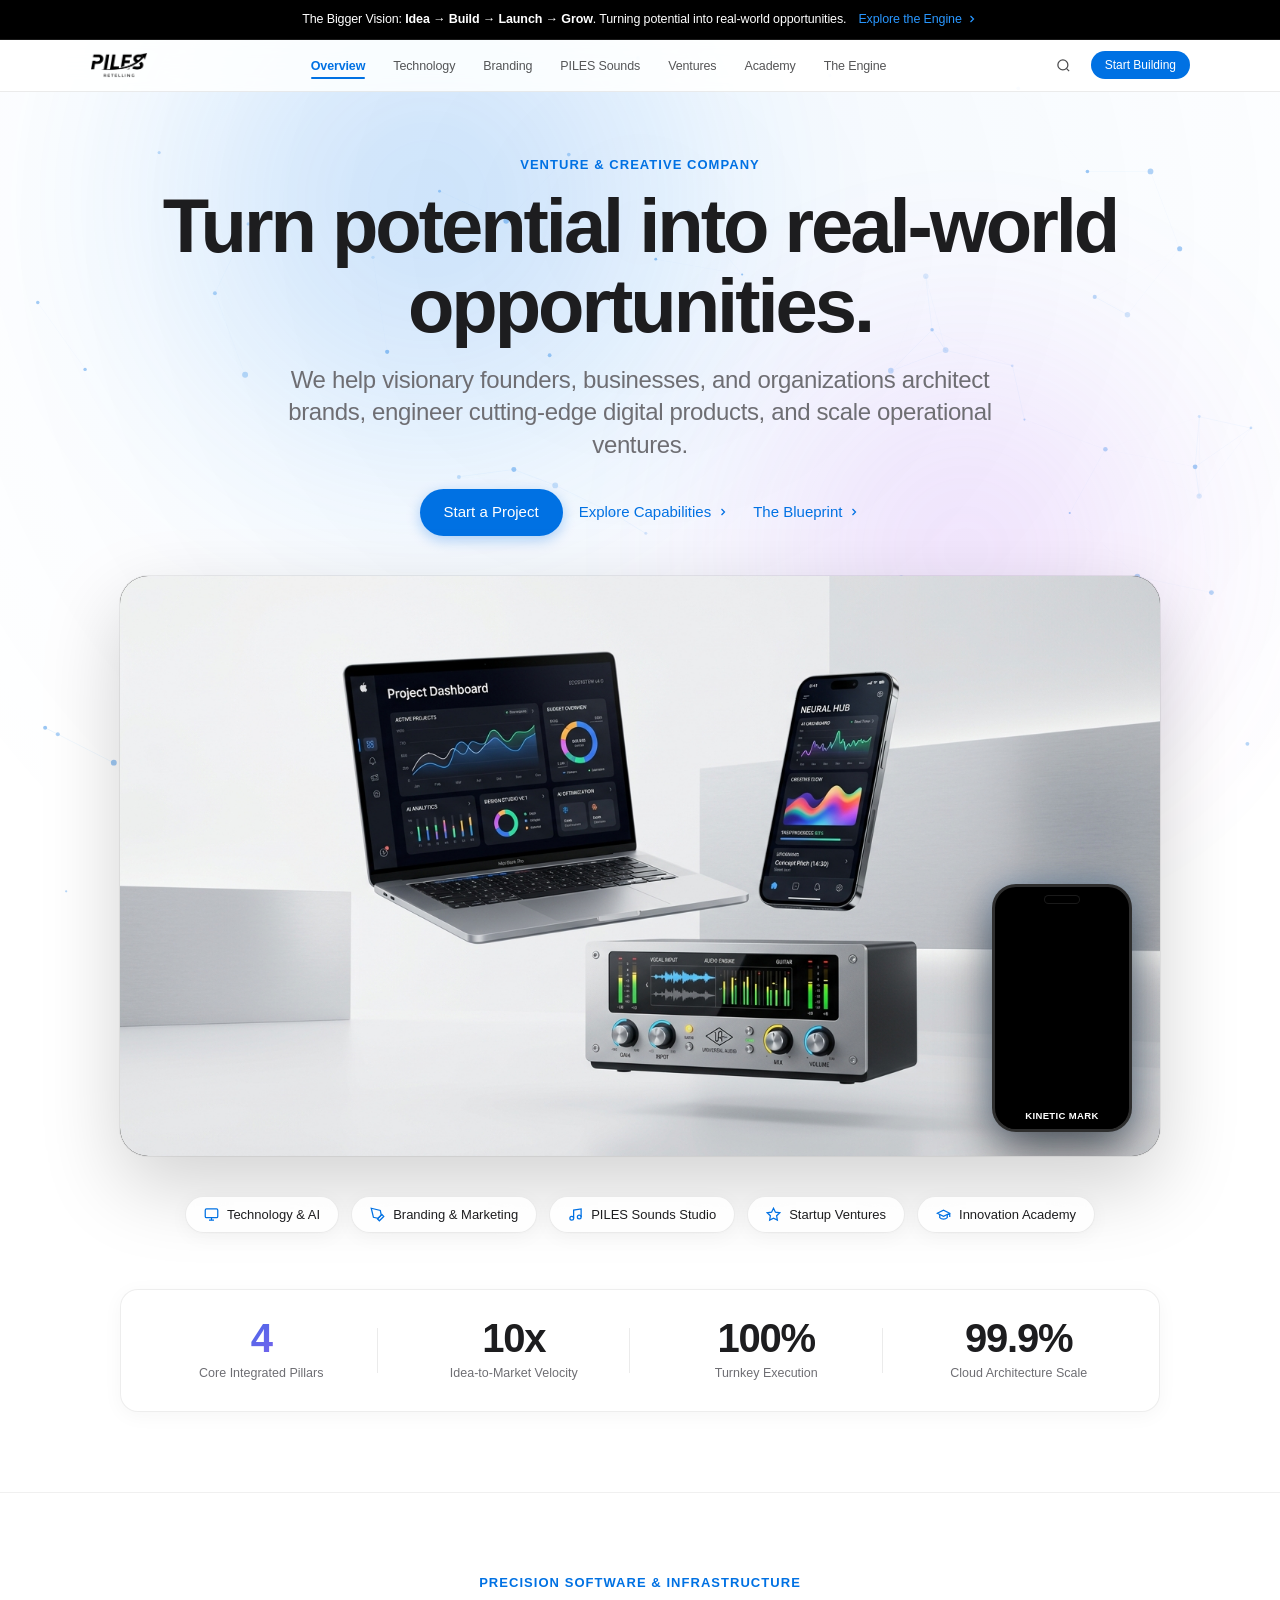
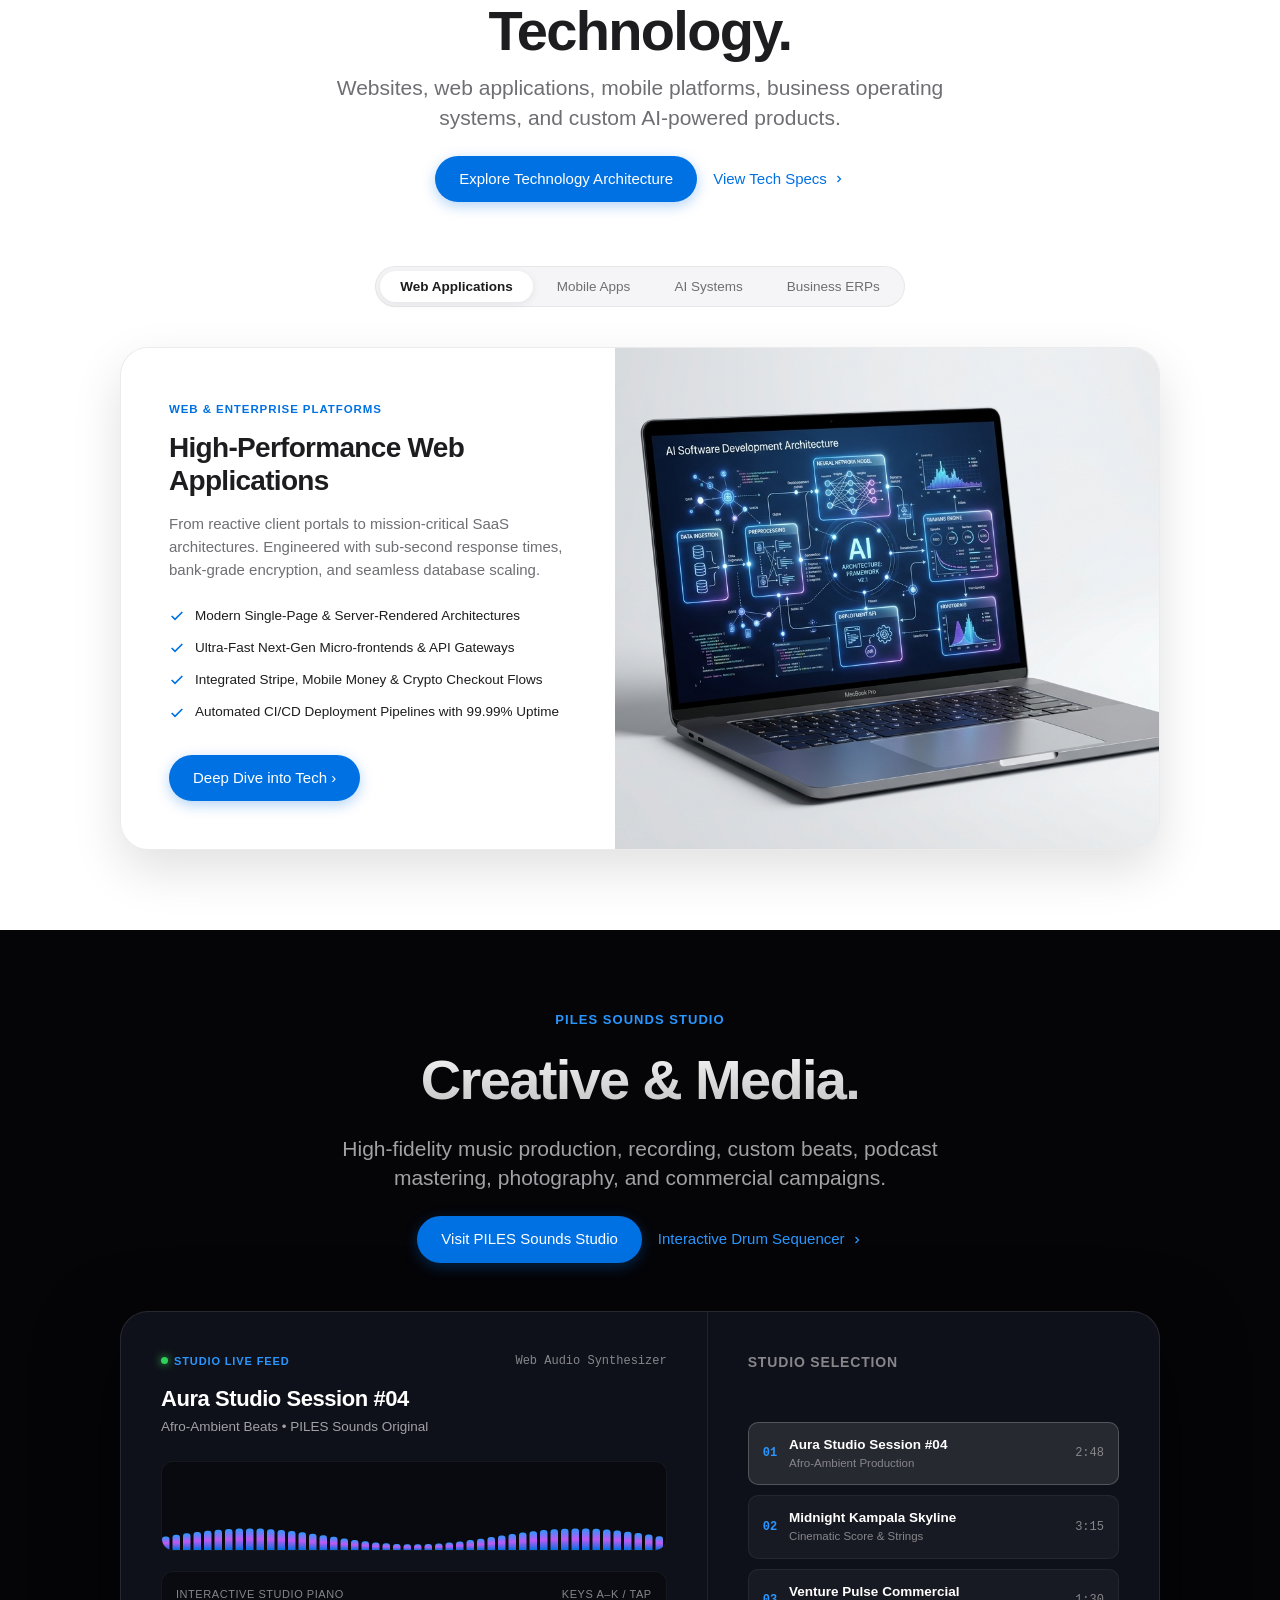
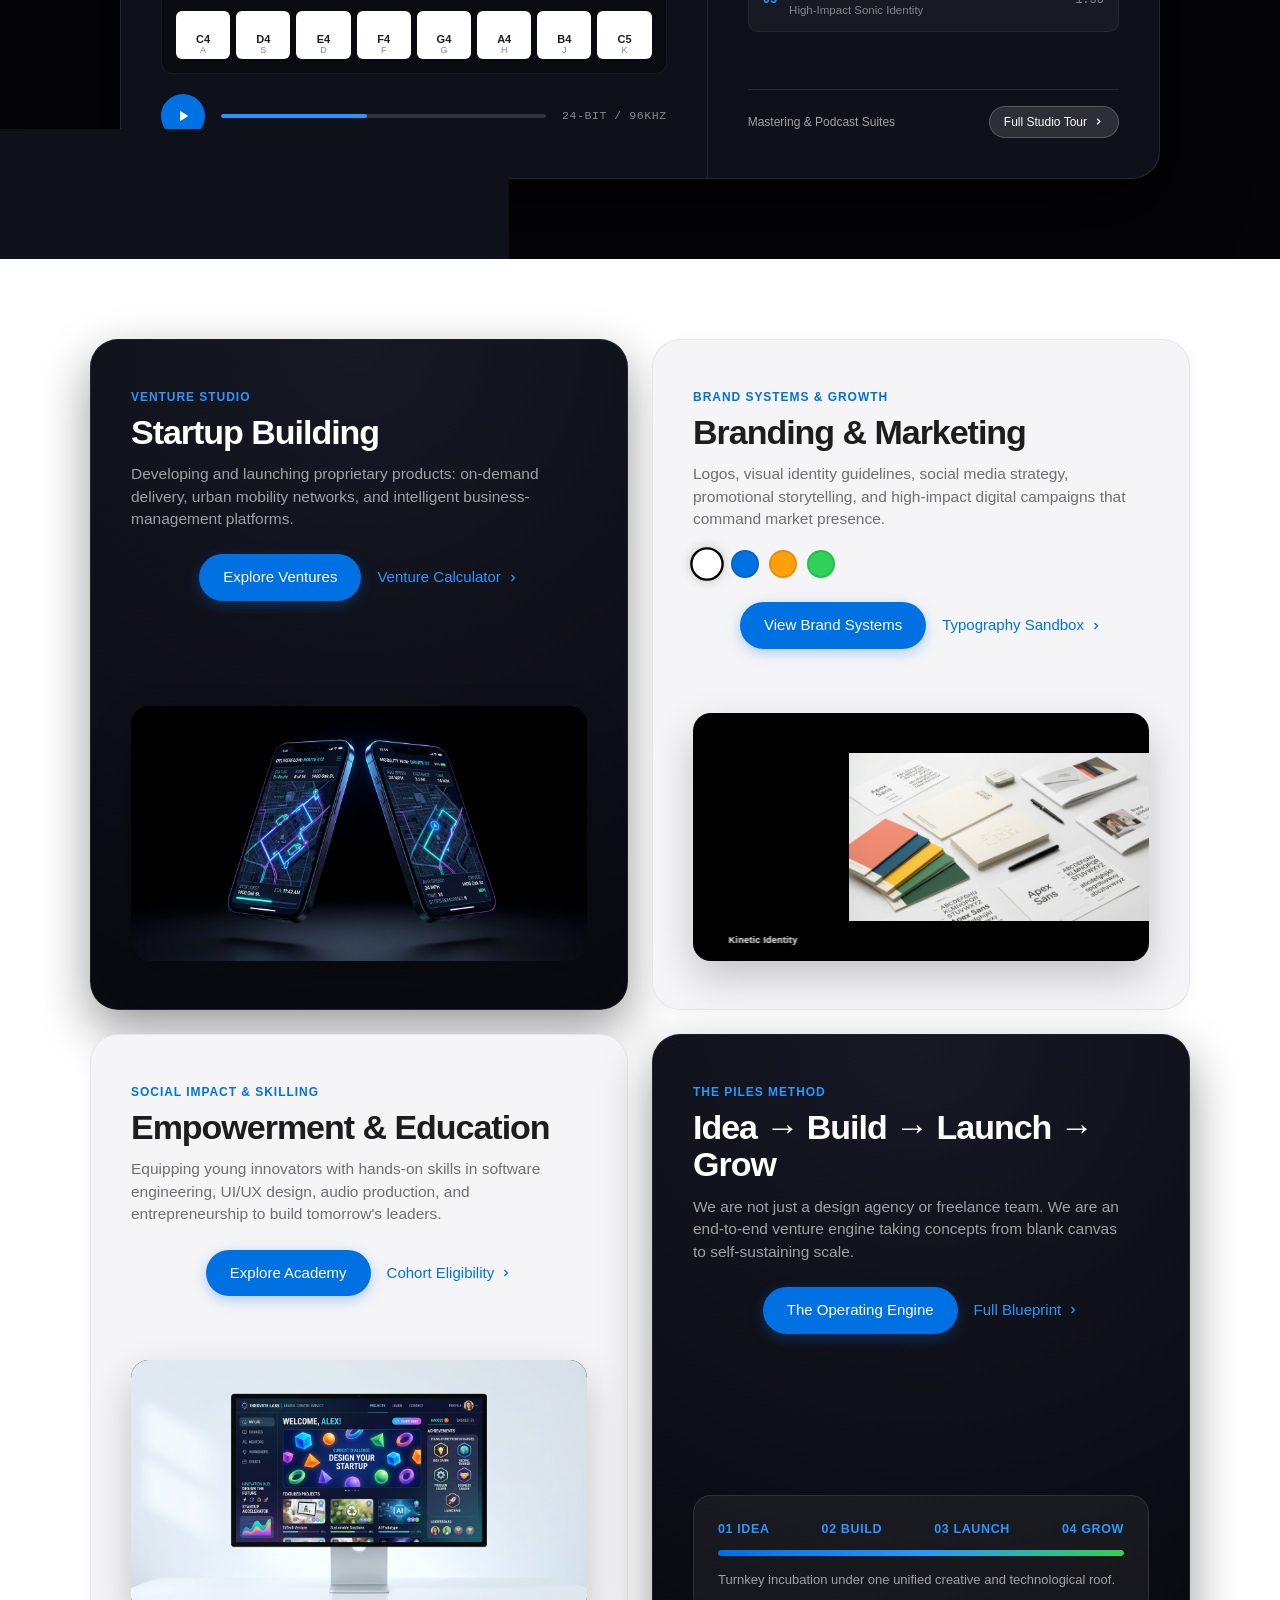
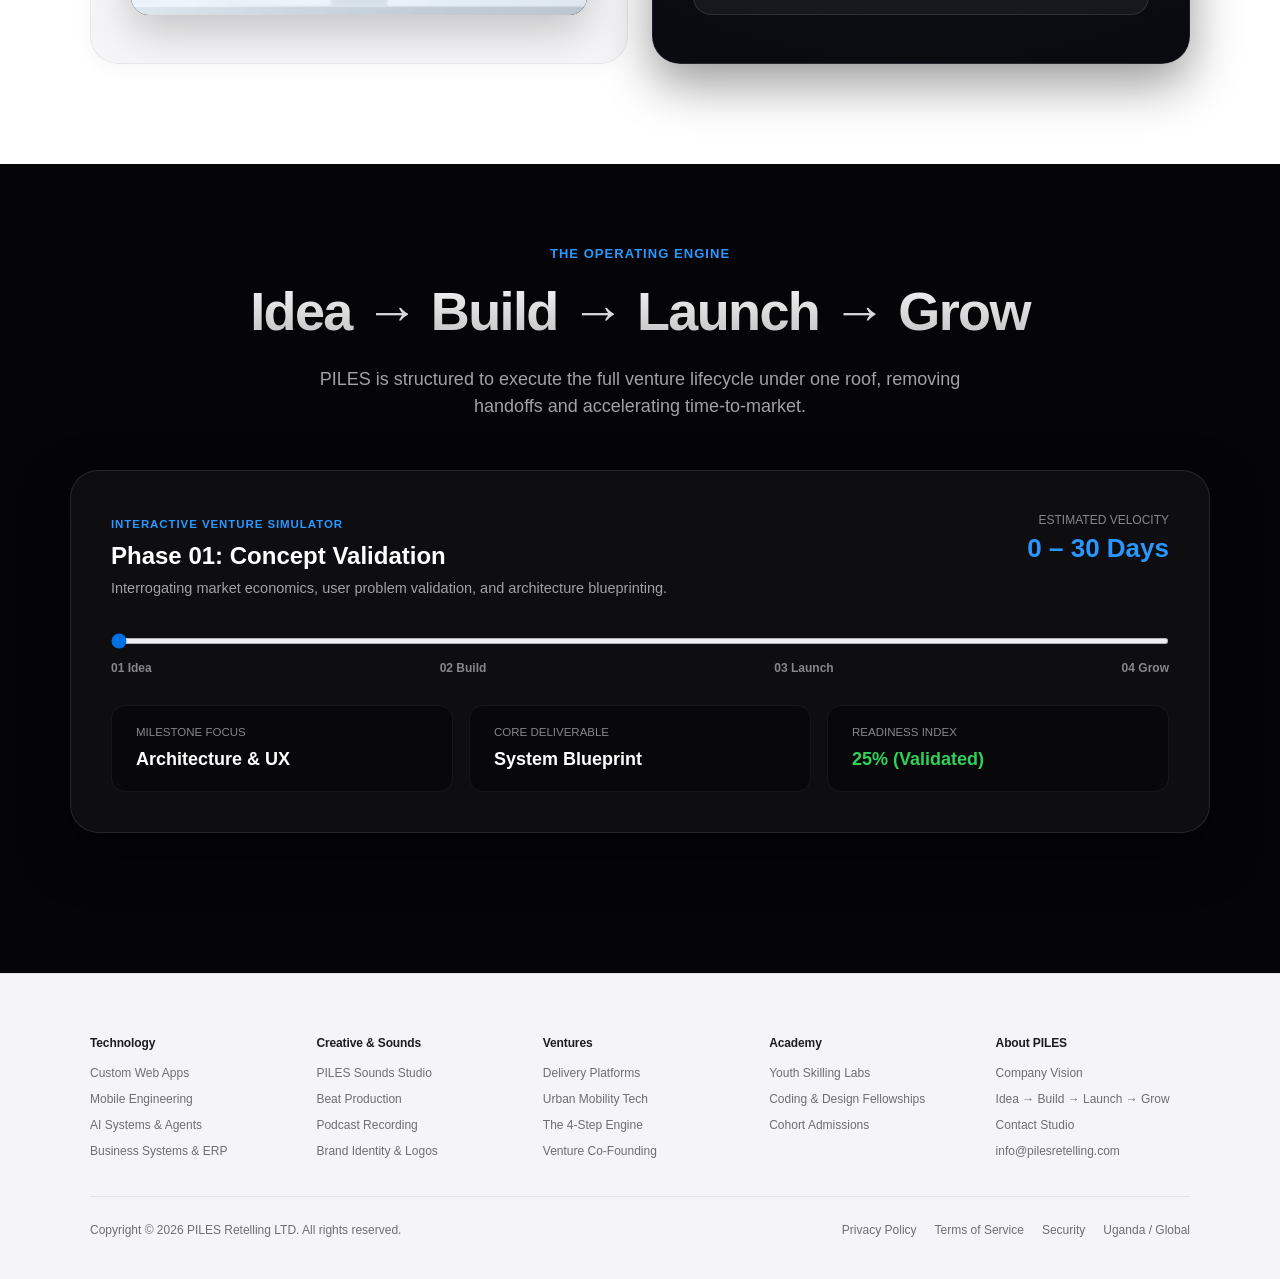
==== index.html @ 105d6b8f "first approved piles retelling website draft" ====
<!DOCTYPE html>
<html lang="en">
<head>
  <meta charset="UTF-8">
  <meta name="viewport" content="width=device-width, initial-scale=1.0">
  <meta http-equiv="X-UA-Compatible" content="ie=edge">
  
  <title>PILES Retelling LTD — Turn Potential Into Real-World Opportunities</title>
  <meta name="description" content="PILES Retelling is a technology and creative venture company. We engineer web and mobile apps, AI systems, brand identities, PILES Sounds media production, and startup platforms from Idea to Scale.">
  <meta name="keywords" content="PILES Retelling, Technology, Web Applications, Mobile Apps, AI Products, Branding, PILES Sounds, Music Production, Startup Studio, Empowerment, Kampala, Uganda">
  <meta name="theme-color" content="#ffffff">

  <!-- Open Graph / Social Sharing -->
  <meta property="og:type" content="website">
  <meta property="og:title" content="PILES Retelling LTD — Idea → Build → Launch → Grow">
  <meta property="og:description" content="Building brands, technology, and businesses that turn potential into real-world opportunities.">
  <meta property="og:image" content="assets/images/hero_ecosystem.jpg">
  
  <!-- Stylesheets -->
  <link rel="stylesheet" href="styles/main.css">
  <link rel="stylesheet" href="styles/pages.css">
  
  <!-- Favicon SVG -->
  <link rel="icon" type="image/svg+xml" href="data:image/svg+xml,<svg xmlns='http://www.w3.org/2000/svg' viewBox='0 0 100 100'><rect width='100' height='100' rx='22' fill='%23000000'/><path d='M30 25h24a18 18 0 010 36H30V25zm14 11v14h10a7 7 0 000-14H44z' fill='%230071e3'/><path d='M30 63h40v12H30V63z' fill='%23ffffff'/></svg>">
</head>
<body>

  <!-- Ambient Interactive Background Aura with Neural Constellation Canvas -->
  <div class="ambient-aura-bg" aria-hidden="true">
    <canvas id="heroParticleCanvas"></canvas>
    <div class="aura-orb aura-orb-1" id="auraOrb1"></div>
    <div class="aura-orb aura-orb-2" id="auraOrb2"></div>
  </div>

  <!-- Top Announcement Ribbon -->
  <div class="top-ribbon" id="topRibbon">
    <span>The Bigger Vision: <strong>Idea → Build → Launch → Grow</strong>. Turning potential into real-world opportunities.</span>
    <a href="engine.html">Explore the Engine <svg width="12" height="12" viewBox="0 0 24 24" fill="none" stroke="currentColor" stroke-width="2.5"><path d="M9 18l6-6-6-6"/></svg></a>
  </div>

  <!-- Global Frosted Glass Navigation (Apple Pro Style) -->
  <header class="global-nav-container">
    <nav class="nav-inner" aria-label="Global Navigation">
      <a href="index.html" class="brand-mark" aria-label="PILES Retelling Home">
        <img src="assets/images/logo.png" alt="PILES Retelling" class="brand-logo-img">
      </a>

      <ul class="nav-menu" id="navMenu">
        <li><a href="index.html" class="nav-link nav-active">Overview</a></li>
        <li><a href="technology.html" class="nav-link">Technology</a></li>
        <li><a href="branding.html" class="nav-link">Branding</a></li>
        <li><a href="sounds.html" class="nav-link">PILES Sounds</a></li>
        <li><a href="ventures.html" class="nav-link">Ventures</a></li>
        <li><a href="academy.html" class="nav-link">Academy</a></li>
        <li><a href="engine.html" class="nav-link">The Engine</a></li>
      </ul>

      <div class="nav-actions">
        <button class="nav-icon-btn" id="searchBtn" data-open-modal="modalSearch" aria-label="Search directory">
          <svg width="15" height="15" viewBox="0 0 24 24" fill="none" stroke="currentColor" stroke-width="2"><circle cx="11" cy="11" r="8"/><line x1="21" y1="21" x2="16.65" y2="16.65"/></svg>
        </button>
        <a href="contact.html" class="nav-cta-pill">Start Building</a>
        <button class="menu-toggle" aria-label="Toggle navigation menu" aria-expanded="false">
          <svg width="20" height="20" viewBox="0 0 24 24" fill="none" stroke="currentColor" stroke-width="2"><path d="M4 6h16M4 12h16M4 18h16"/></svg>
        </button>
      </div>
    </nav>
  </header>

  <main id="mainContent">

    <!-- ==========================================================================
         HERO 1: MAIN FLAGSHIP SHOWCASE (iPhone Style Full Width)
         ========================================================================== -->
    <section class="hero-showcase" id="overview">
      <div class="hero-inner">
        <div class="kicker-tag">Venture & Creative Company</div>
        <h1 class="hero-headline-massive">Turn potential into real-world opportunities.</h1>
        <p class="hero-subhead">We help visionary founders, businesses, and organizations architect brands, engineer cutting-edge digital products, and scale operational ventures.</p>
        
        <div class="apple-btn-group">
          <a href="contact.html" class="btn-apple-primary">Start a Project</a>
          <a href="technology.html" class="link-apple-arrow">Explore Capabilities <svg width="12" height="12" viewBox="0 0 24 24" fill="none" stroke="currentColor" stroke-width="2.5"><path d="M9 18l6-6-6-6"/></svg></a>
          <a href="engine.html" class="link-apple-arrow" style="margin-left: 8px;">The Blueprint <svg width="12" height="12" viewBox="0 0 24 24" fill="none" stroke="currentColor" stroke-width="2.5"><path d="M9 18l6-6-6-6"/></svg></a>
        </div>

        <div class="hero-visual-wrapper" id="heroVisualWrapper">
          <img src="assets/images/hero_ecosystem.jpg" alt="PILES Retelling Digital Ecosystem across Web, Mobile and Audio Production" class="hero-image-styled" loading="eager">
          
          <!-- Floating Apple-Style Brand Motion Device Display -->
          <div class="hero-floating-motion-device" title="PILES Retelling Kinetic Identity">
            <div class="hero-motion-dynamic-island"></div>
            <video class="hero-motion-video" autoplay loop muted playsinline preload="auto">
              <source src="assets/images/logo_animation.mp4" type="video/mp4">
              <source src="assets/images/logo%20animation.mp4" type="video/mp4">
            </video>
            <div class="hero-motion-caption">Kinetic Mark</div>
          </div>
        </div>

        <!-- Capability Navigation Pills linking to dedicated pages -->
        <div class="floating-pills-bar">
          <a href="technology.html" class="micro-capability-pill">
            <svg viewBox="0 0 24 24" fill="none" stroke="currentColor" stroke-width="2"><rect x="2" y="3" width="20" height="14" rx="2"/><line x1="8" y1="21" x2="16" y2="21"/><line x1="12" y1="17" x2="12" y2="21"/></svg>
            <span>Technology & AI</span>
          </a>
          <a href="branding.html" class="micro-capability-pill">
            <svg viewBox="0 0 24 24" fill="none" stroke="currentColor" stroke-width="2"><path d="M12 19l7-7 3 3-7 7-3-3z"/><path d="M18 13l-1.5-7.5L2 2l3.5 14.5L13 18l5-5z"/></svg>
            <span>Branding & Marketing</span>
          </a>
          <a href="sounds.html" class="micro-capability-pill">
            <svg viewBox="0 0 24 24" fill="none" stroke="currentColor" stroke-width="2"><path d="M9 18V5l12-2v13"/><circle cx="6" cy="18" r="3"/><circle cx="18" cy="16" r="3"/></svg>
            <span>PILES Sounds Studio</span>
          </a>
          <a href="ventures.html" class="micro-capability-pill">
            <svg viewBox="0 0 24 24" fill="none" stroke="currentColor" stroke-width="2"><polygon points="12 2 15.09 8.26 22 9.27 17 14.14 18.18 21.02 12 17.77 5.82 21.02 7 14.14 2 9.27 8.91 8.26 12 2"/></svg>
            <span>Startup Ventures</span>
          </a>
          <a href="academy.html" class="micro-capability-pill">
            <svg viewBox="0 0 24 24" fill="none" stroke="currentColor" stroke-width="2"><path d="M22 10v6M2 10l10-5 10 5-10 5z"/><path d="M6 12v5c3 3 9 3 12 0v-5"/></svg>
            <span>Innovation Academy</span>
          </a>
        </div>

        <!-- Dynamic Live Keynote Metrics Strip -->
        <div class="keynote-stats-strip">
          <div class="stat-item">
            <span class="stat-number stat-number-gradient" data-counter="4">4</span>
            <div class="stat-label">Core Integrated Pillars</div>
          </div>
          <div class="stat-item">
            <span class="stat-number" data-counter="10" data-suffix="x">10x</span>
            <div class="stat-label">Idea-to-Market Velocity</div>
          </div>
          <div class="stat-item">
            <span class="stat-number" data-counter="100" data-suffix="%">100%</span>
            <div class="stat-label">Turnkey Execution</div>
          </div>
          <div class="stat-item">
            <span class="stat-number" data-counter="99.9" data-suffix="%">99.9%</span>
            <div class="stat-label">Cloud Architecture Scale</div>
          </div>
        </div>

      </div>
    </section>

    <!-- ==========================================================================
         HERO 2: TECHNOLOGY SHOWCASE (MacBook Neo Style)
         ========================================================================== -->
    <section class="tech-showcase-section" id="technology">
      <div class="hero-inner">
        <p class="kicker-label">Precision Software & Infrastructure</p>
        <h2 class="tech-headline">Technology.</h2>
        <p class="tech-subhead">Websites, web applications, mobile platforms, business operating systems, and custom AI-powered products.</p>

        <div class="apple-btn-group">
          <a href="technology.html" class="btn-apple-primary">Explore Technology Architecture</a>
          <a href="technology.html#benchmarks" class="link-apple-arrow">View Tech Specs <svg width="12" height="12" viewBox="0 0 24 24" fill="none" stroke="currentColor" stroke-width="2.5"><path d="M9 18l6-6-6-6"/></svg></a>
        </div>

        <!-- Interactive Spec Switcher (Segmented Controls) -->
        <div class="tech-interactive-tabs" role="tablist">
          <button class="tab-btn active" data-tech="web" role="tab" aria-selected="true">Web Applications</button>
          <button class="tab-btn" data-tech="mobile" role="tab" aria-selected="false">Mobile Apps</button>
          <button class="tab-btn" data-tech="ai" role="tab" aria-selected="false">AI Systems</button>
          <button class="tab-btn" data-tech="systems" role="tab" aria-selected="false">Business ERPs</button>
        </div>

        <!-- Dynamic Tech Showcase Card -->
        <div class="tech-tab-content-panel interactive-tilt-card">
          <div class="tech-panel-grid">
            <div class="tech-panel-info">
              <span class="tech-panel-badge" id="techPanelBadge">Web & Enterprise Platforms</span>
              <h3 class="tech-panel-title" id="techPanelTitle">High-Performance Web Applications</h3>
              <p class="tech-panel-desc" id="techPanelDesc">From reactive client portals to mission-critical SaaS architectures. Engineered with sub-second response times, bank-grade encryption, and seamless database scaling.</p>
              
              <ul class="tech-feature-checklist" id="techFeatureList">
                <li>
                  <svg class="check-icon-svg" viewBox="0 0 24 24" fill="none" stroke="currentColor" stroke-width="2.5"><path d="M20 6L9 17l-5-5"/></svg>
                  <span>Modern Single-Page & Server-Rendered Architectures</span>
                </li>
                <li>
                  <svg class="check-icon-svg" viewBox="0 0 24 24" fill="none" stroke="currentColor" stroke-width="2.5"><path d="M20 6L9 17l-5-5"/></svg>
                  <span>Ultra-Fast Next-Gen Micro-frontends & API Gateways</span>
                </li>
                <li>
                  <svg class="check-icon-svg" viewBox="0 0 24 24" fill="none" stroke="currentColor" stroke-width="2.5"><path d="M20 6L9 17l-5-5"/></svg>
                  <span>Integrated Stripe, Mobile Money & Crypto Checkout Flows</span>
                </li>
                <li>
                  <svg class="check-icon-svg" viewBox="0 0 24 24" fill="none" stroke="currentColor" stroke-width="2.5"><path d="M20 6L9 17l-5-5"/></svg>
                  <span>Automated CI/CD Deployment Pipelines with 99.99% Uptime</span>
                </li>
              </ul>

              <a href="technology.html" class="btn-apple-primary">Deep Dive into Tech ›</a>
            </div>
            <div class="tech-panel-media">
              <img src="assets/images/technology_showcase.jpg" alt="AI Software Architecture and Web Dashboard by PILES" loading="lazy">
            </div>
          </div>
        </div>
      </div>
    </section>

    <!-- ==========================================================================
         HERO 3: PILES SOUNDS & CREATIVE (Interactive Synth & Audio Deck)
         ========================================================================== -->
    <section class="sounds-showcase-section" id="sounds">
      <div class="hero-inner">
        <p class="sounds-kicker">PILES Sounds Studio</p>
        <h2 class="sounds-headline">Creative & Media.</h2>
        <p class="sounds-subhead">High-fidelity music production, recording, custom beats, podcast mastering, photography, and commercial campaigns.</p>

        <div class="apple-btn-group">
          <a href="sounds.html" class="btn-apple-primary">Visit PILES Sounds Studio</a>
          <a href="sounds.html#sequencer" class="link-apple-arrow link-apple-arrow-light">Interactive Drum Sequencer <svg width="12" height="12" viewBox="0 0 24 24" fill="none" stroke="currentColor" stroke-width="2.5"><path d="M9 18l6-6-6-6"/></svg></a>
        </div>

        <!-- Live Interactive Audio Player Deck with Playable Mini Synth -->
        <div class="sound-player-deck interactive-tilt-card">
          <div class="sound-visualizer-container">
            <div>
              <div class="now-playing-header">
                <span class="studio-live-badge"><span class="live-dot"></span> Studio Live Feed</span>
                <span style="font-size: 12px; color: #86868b; font-family: monospace;">Web Audio Synthesizer</span>
              </div>
              <h3 class="track-meta-title" id="activeTrackTitle">Aura Studio Session #04</h3>
              <p class="track-meta-desc" id="activeTrackDesc">Afro-Ambient Beats • PILES Sounds Original</p>
            </div>

            <!-- Canvas Frequency Waveform -->
            <div class="waveform-canvas-box">
              <canvas id="audioVisualizerCanvas"></canvas>
            </div>

            <!-- Interactive 8-Key Touch Synthesizer Keyboard -->
            <div class="mini-synth-keyboard-wrap">
              <div class="synth-header-label">
                <span>Interactive Studio Piano</span>
                <span>Keys A–K / Tap</span>
              </div>
              <div class="piano-keys-row">
                <button class="piano-key" data-note="261.63" data-key="a">C4<span>A</span></button>
                <button class="piano-key" data-note="293.66" data-key="s">D4<span>S</span></button>
                <button class="piano-key" data-note="329.63" data-key="d">E4<span>D</span></button>
                <button class="piano-key" data-note="349.23" data-key="f">F4<span>F</span></button>
                <button class="piano-key" data-note="392.00" data-key="g">G4<span>G</span></button>
                <button class="piano-key" data-note="440.00" data-key="h">A4<span>H</span></button>
                <button class="piano-key" data-note="493.88" data-key="j">B4<span>J</span></button>
                <button class="piano-key" data-note="523.25" data-key="k">C5<span>K</span></button>
              </div>
            </div>

            <div class="player-controls-row">
              <button class="play-toggle-btn" id="playToggleBtn" aria-label="Play sample audio" title="Play Audio Preview">
                <svg width="18" height="18" viewBox="0 0 24 24"><path d="M8 5v14l11-7z"/></svg>
              </button>
              <div class="audio-scrub-bar">
                <div class="audio-progress"></div>
              </div>
              <span style="font-size: 11.5px; color: #86868b; font-family: monospace; letter-spacing: 0.05em;">24-BIT / 96KHZ</span>
            </div>
          </div>

          <!-- Studio Tracklist Selector -->
          <div class="sound-tracklist-panel">
            <h4 class="tracklist-heading">Studio Selection</h4>
            <div class="track-list">
              <div class="track-item active" data-track-index="0">
                <div class="track-item-left">
                  <span class="track-num">01</span>
                  <div>
                    <div class="track-title-text">Aura Studio Session #04</div>
                    <div class="track-subtitle-text">Afro-Ambient Production</div>
                  </div>
                </div>
                <span class="track-duration">2:48</span>
              </div>

              <div class="track-item" data-track-index="1">
                <div class="track-item-left">
                  <span class="track-num">02</span>
                  <div>
                    <div class="track-title-text">Midnight Kampala Skyline</div>
                    <div class="track-subtitle-text">Cinematic Score & Strings</div>
                  </div>
                </div>
                <span class="track-duration">3:15</span>
              </div>

              <div class="track-item" data-track-index="2">
                <div class="track-item-left">
                  <span class="track-num">03</span>
                  <div>
                    <div class="track-title-text">Venture Pulse Commercial</div>
                    <div class="track-subtitle-text">High-Impact Sonic Identity</div>
                  </div>
                </div>
                <span class="track-duration">1:30</span>
              </div>
            </div>

            <div style="margin-top: 24px; padding-top: 16px; border-top: 1px solid rgba(255,255,255,0.1); display: flex; justify-content: space-between; align-items: center;">
              <span style="font-size: 12px; color: #a1a1a6;">Mastering & Podcast Suites</span>
              <a href="sounds.html" class="btn-apple-dark" style="padding: 6px 14px; font-size: 12px;">Full Studio Tour <svg width="11" height="11" viewBox="0 0 24 24" fill="none" stroke="currentColor" stroke-width="2.5"><path d="M9 18l6-6-6-6"/></svg></a>
            </div>
          </div>
        </div>
      </div>
    </section>

    <!-- ==========================================================================
         2x2 SHOWCASE GRID (MacBook Pro / Studio Display Format from Reference Image)
         ========================================================================== -->
    <section class="showcase-grid-section">
      <div class="grid-container">
        
        <!-- CARD 1: Startup Building & Ventures (Dark Theme - MacBook Pro Style) -->
        <article class="showcase-card card-dark-theme interactive-tilt-card" id="ventures">
          <div>
            <p class="card-kicker">Venture Studio</p>
            <h3 class="card-title">Startup Building</h3>
            <p class="card-subtext">Developing and launching proprietary products: on-demand delivery, urban mobility networks, and intelligent business-management platforms.</p>
            <div class="apple-btn-group">
              <a href="ventures.html" class="btn-apple-primary">Explore Ventures</a>
              <a href="ventures.html#calculator" class="link-apple-arrow link-apple-arrow-light">Venture Calculator <svg width="12" height="12" viewBox="0 0 24 24" fill="none" stroke="currentColor" stroke-width="2.5"><path d="M9 18l6-6-6-6"/></svg></a>
            </div>
          </div>
          <div class="card-media-wrapper">
            <img src="assets/images/ventures_showcase.jpg" alt="PILES Delivery & Mobility Apps Showcase" class="card-media-img" loading="lazy">
          </div>
        </article>

        <!-- CARD 2: Branding & Marketing (Light Theme - MacBook Air Style) -->
        <article class="showcase-card card-light-theme interactive-tilt-card" id="branding">
          <div>
            <p class="card-kicker">Brand Systems & Growth</p>
            <h3 class="card-title">Branding & Marketing</h3>
            <p class="card-subtext">Logos, visual identity guidelines, social media strategy, promotional storytelling, and high-impact digital campaigns that command market presence.</p>
            
            <!-- Interactive Live Palette Switcher -->
            <div class="brand-palette-picker">
              <button class="palette-swatch-btn active" data-palette="original" style="background: #ffffff;" title="Platinum Minimal"></button>
              <button class="palette-swatch-btn" data-palette="electric" style="background: #0071e3;" title="Electric Azure"></button>
              <button class="palette-swatch-btn" data-palette="amber" style="background: #ff9f0a;" title="Solar Ochre"></button>
              <button class="palette-swatch-btn" data-palette="emerald" style="background: #30d158;" title="Emerald Cyber"></button>
            </div>

            <div class="apple-btn-group">
              <a href="branding.html" class="btn-apple-primary">View Brand Systems</a>
              <a href="branding.html#sandbox" class="link-apple-arrow">Typography Sandbox <svg width="12" height="12" viewBox="0 0 24 24" fill="none" stroke="currentColor" stroke-width="2.5"><path d="M9 18l6-6-6-6"/></svg></a>
            </div>
          </div>
          
          <!-- Prominent Dual Media Showcase (Device Video + Identity Guidelines) -->
          <div class="card-media-wrapper branding-dual-media-grid">
            <div class="branding-device-frame">
              <video class="branding-device-video" autoplay loop muted playsinline preload="auto" aria-label="PILES Retelling Motion Identity">
                <source src="assets/images/logo_animation.mp4" type="video/mp4">
                <source src="assets/images/logo%20animation.mp4" type="video/mp4">
              </video>
              <span class="branding-device-badge">Kinetic Identity</span>
            </div>
            <img src="assets/images/branding_showcase.jpg" alt="PILES Branding Typography and Identity Showcase" id="brandingShowcaseImg" class="card-media-img" loading="lazy">
          </div>
        </article>

        <!-- CARD 3: Empowerment & Education (Vibrant Theme - Studio Display Style) -->
        <article class="showcase-card card-light-theme interactive-tilt-card" id="academy">
          <div>
            <p class="card-kicker">Social Impact & Skilling</p>
            <h3 class="card-title">Empowerment & Education</h3>
            <p class="card-subtext">Equipping young innovators with hands-on skills in software engineering, UI/UX design, audio production, and entrepreneurship to build tomorrow's leaders.</p>
            <div class="apple-btn-group">
              <a href="academy.html" class="btn-apple-primary">Explore Academy</a>
              <a href="academy.html#evaluator" class="link-apple-arrow">Cohort Eligibility <svg width="12" height="12" viewBox="0 0 24 24" fill="none" stroke="currentColor" stroke-width="2.5"><path d="M9 18l6-6-6-6"/></svg></a>
            </div>
          </div>
          <div class="card-media-wrapper">
            <img src="assets/images/academy_showcase.jpg" alt="PILES Innovation Lab & Youth Skilling Platform" class="card-media-img" loading="lazy">
          </div>
        </article>

        <!-- CARD 4: The 4-Step Engine (Dark Theme - Studio Display XDR Style) -->
        <article class="showcase-card card-dark-theme interactive-tilt-card" id="engine-card">
          <div>
            <p class="card-kicker">The PILES Method</p>
            <h3 class="card-title">Idea → Build → Launch → Grow</h3>
            <p class="card-subtext">We are not just a design agency or freelance team. We are an end-to-end venture engine taking concepts from blank canvas to self-sustaining scale.</p>
            <div class="apple-btn-group">
              <a href="engine.html" class="btn-apple-primary">The Operating Engine</a>
              <a href="engine.html" class="link-apple-arrow link-apple-arrow-light">Full Blueprint <svg width="12" height="12" viewBox="0 0 24 24" fill="none" stroke="currentColor" stroke-width="2.5"><path d="M9 18l6-6-6-6"/></svg></a>
            </div>
          </div>
          <div style="margin-top: 36px; padding: 24px; background: rgba(255,255,255,0.05); border-radius: 18px; border: 1px solid rgba(255,255,255,0.1); text-align: left;">
            <div style="display: flex; justify-content: space-between; margin-bottom: 12px; font-size: 12.5px; font-weight: 700; color: #2997ff; letter-spacing: 0.05em;">
              <span>01 IDEA</span>
              <span>02 BUILD</span>
              <span>03 LAUNCH</span>
              <span>04 GROW</span>
            </div>
            <div style="height: 6px; background: rgba(255,255,255,0.12); border-radius: 3px; position: relative; overflow: hidden;">
              <div style="width: 100%; height: 100%; background: linear-gradient(90deg, #0071e3, #2997ff, #30d158); border-radius: 3px;"></div>
            </div>
            <p style="font-size: 13px; color: #a1a1a6; margin-top: 14px;">Turnkey incubation under one unified creative and technological roof.</p>
          </div>
        </article>

      </div>
    </section>

    <!-- ==========================================================================
         DEEP DIVE: THE 4-STEP VENTURE ENGINE & SIMULATOR
         ========================================================================== -->
    <section class="engine-lifecycle-section" id="engine" style="padding: 80px 0; background: var(--bg-obsidian); color: #ffffff;">
      <div class="engine-header" style="max-width: 900px; margin: 0 auto 50px auto; text-align: center; padding: 0 20px;">
        <p class="engine-kicker" style="font-size: 13px; font-weight: 600; text-transform: uppercase; color: var(--apple-cyan); letter-spacing: 0.08em; margin-bottom: 8px;">The Operating Engine</p>
        <h2 class="engine-title" style="font-size: clamp(34px, 4.5vw, 54px); font-weight: 700; letter-spacing: -0.03em; margin-bottom: 14px;">Idea → Build → Launch → Grow</h2>
        <p class="engine-desc" style="color: #a1a1a6; font-size: 18px; max-width: 680px; margin: 0 auto;">PILES is structured to execute the full venture lifecycle under one roof, removing handoffs and accelerating time-to-market.</p>
      </div>

      <!-- Interactive Venture Growth Simulator Deck -->
      <div class="venture-simulator-deck" style="max-width: 1140px; margin: 0 auto 60px auto; padding: 40px; background: rgba(255,255,255,0.04); border-radius: var(--radius-card); border: 1px solid rgba(255,255,255,0.1);">
        <div class="simulator-header" style="display: flex; justify-content: space-between; align-items: flex-start; margin-bottom: 24px; flex-wrap: wrap; gap: 14px;">
          <div>
            <span class="simulator-badge" style="display: inline-block; font-size: 11.5px; font-weight: 700; color: var(--apple-cyan); text-transform: uppercase; letter-spacing: 0.08em; margin-bottom: 4px;">Interactive Venture Simulator</span>
            <h3 style="font-size: 24px; font-weight: 700; color: #ffffff;" id="simPhaseTitle">Phase 01: Concept Validation</h3>
            <p style="font-size: 14.5px; color: #a1a1a6; margin-top: 4px;" id="simPhaseDesc">Interrogating market economics, user problem validation, and architecture blueprinting.</p>
          </div>
          <div style="text-align: right;">
            <span style="font-size: 12px; color: #86868b; display: block;">ESTIMATED VELOCITY</span>
            <span style="font-size: 26px; font-weight: 700; color: #2997ff;" id="simVelocity">0 – 30 Days</span>
          </div>
        </div>

        <div class="simulator-slider-wrap" style="margin: 28px 0;">
          <input type="range" min="1" max="4" value="1" step="1" class="timeline-range-slider" id="ventureTimelineSlider" aria-label="Venture timeline phase slider" style="width: 100%; cursor: pointer;">
          <div class="simulator-phase-labels" style="display: flex; justify-content: space-between; margin-top: 8px; font-size: 12px; color: #86868b; font-weight: 600;">
            <span>01 Idea</span>
            <span>02 Build</span>
            <span>03 Launch</span>
            <span>04 Grow</span>
          </div>
        </div>

        <div class="simulator-metrics-grid" style="display: grid; grid-template-columns: repeat(3, 1fr); gap: 16px; margin-top: 20px;">
          <div class="sim-metric-card" style="background: rgba(0,0,0,0.4); padding: 18px 24px; border-radius: 14px; border: 1px solid rgba(255,255,255,0.06);">
            <div class="sim-metric-title" style="font-size: 11.5px; color: #86868b; text-transform: uppercase;">Milestone Focus</div>
            <div class="sim-metric-val" id="simMilestone" style="font-size: 18px; font-weight: 700; color: #ffffff; margin-top: 4px;">Architecture & UX</div>
          </div>
          <div class="sim-metric-card" style="background: rgba(0,0,0,0.4); padding: 18px 24px; border-radius: 14px; border: 1px solid rgba(255,255,255,0.06);">
            <div class="sim-metric-title" style="font-size: 11.5px; color: #86868b; text-transform: uppercase;">Core Deliverable</div>
            <div class="sim-metric-val" id="simDeliverable" style="font-size: 18px; font-weight: 700; color: #ffffff; margin-top: 4px;">System Blueprint</div>
          </div>
          <div class="sim-metric-card" style="background: rgba(0,0,0,0.4); padding: 18px 24px; border-radius: 14px; border: 1px solid rgba(255,255,255,0.06);">
            <div class="sim-metric-title" style="font-size: 11.5px; color: #86868b; text-transform: uppercase;">Readiness Index</div>
            <div class="sim-metric-val" style="color: #30d158; font-size: 18px; font-weight: 700; margin-top: 4px;" id="simReadiness">25% (Validated)</div>
          </div>
        </div>
      </div>
    </section>

  </main>

  <!-- Shared Footer -->
  <footer class="global-footer">
    <div class="footer-inner">
      <div class="footer-directory">
        <div>
          <h4 class="footer-column-title">Technology</h4>
          <ul class="footer-column-list">
            <li><a href="technology.html">Custom Web Apps</a></li>
            <li><a href="technology.html">Mobile Engineering</a></li>
            <li><a href="technology.html">AI Systems & Agents</a></li>
            <li><a href="technology.html">Business Systems & ERP</a></li>
          </ul>
        </div>

        <div>
          <h4 class="footer-column-title">Creative & Sounds</h4>
          <ul class="footer-column-list">
            <li><a href="sounds.html">PILES Sounds Studio</a></li>
            <li><a href="sounds.html">Beat Production</a></li>
            <li><a href="sounds.html">Podcast Recording</a></li>
            <li><a href="branding.html">Brand Identity & Logos</a></li>
          </ul>
        </div>

        <div>
          <h4 class="footer-column-title">Ventures</h4>
          <ul class="footer-column-list">
            <li><a href="ventures.html">Delivery Platforms</a></li>
            <li><a href="ventures.html">Urban Mobility Tech</a></li>
            <li><a href="engine.html">The 4-Step Engine</a></li>
            <li><a href="contact.html">Venture Co-Founding</a></li>
          </ul>
        </div>

        <div>
          <h4 class="footer-column-title">Academy</h4>
          <ul class="footer-column-list">
            <li><a href="academy.html">Youth Skilling Labs</a></li>
            <li><a href="academy.html">Coding & Design Fellowships</a></li>
            <li><a href="academy.html">Cohort Admissions</a></li>
          </ul>
        </div>

        <div>
          <h4 class="footer-column-title">About PILES</h4>
          <ul class="footer-column-list">
            <li><a href="index.html">Company Vision</a></li>
            <li><a href="engine.html">Idea → Build → Launch → Grow</a></li>
            <li><a href="contact.html">Contact Studio</a></li>
            <li><a href="mailto:info@pilesretelling.com">info@pilesretelling.com</a></li>
          </ul>
        </div>
      </div>

      <div class="footer-bottom-bar">
        <div>
          Copyright © 2026 PILES Retelling LTD. All rights reserved.
        </div>
        <ul class="footer-legal-links">
          <li><a href="#">Privacy Policy</a></li>
          <li><a href="#">Terms of Service</a></li>
          <li><a href="#">Security</a></li>
          <li><a href="#">Uganda / Global</a></li>
        </ul>
      </div>
    </div>
  </footer>

  <!-- Search Modal -->
  <div class="modal-backdrop" id="modalSearch" role="dialog" aria-modal="true">
    <div class="modal-dialog" style="max-width: 540px;">
      <button class="modal-close-btn" aria-label="Close modal">
        <svg width="16" height="16" viewBox="0 0 24 24" fill="none" stroke="currentColor" stroke-width="2"><path d="M18 6L6 18M6 6l12 12"/></svg>
      </button>
      <span class="modal-kicker">Quick Navigation</span>
      <h2 class="modal-title" style="font-size: 26px;">Explore PILES</h2>
      
      <input type="text" id="quickSearchInput" class="form-input-field" placeholder="Search technology, branding, studio, academy..." style="margin-top: 14px; margin-bottom: 16px;">

      <div style="display: flex; flex-direction: column; gap: 8px;">
        <a href="technology.html" class="track-item" style="background: #f5f5f7; color: #1d1d1f; padding: 12px 14px; border-color: rgba(0,0,0,0.06);">
          <strong>Technology</strong> — Web Apps, Mobile Platforms, AI Systems
        </a>
        <a href="branding.html" class="track-item" style="background: #f5f5f7; color: #1d1d1f; padding: 12px 14px; border-color: rgba(0,0,0,0.06);">
          <strong>Branding</strong> — Brand Guidelines, Logos, Marketing Campaigns
        </a>
        <a href="sounds.html" class="track-item" style="background: #f5f5f7; color: #1d1d1f; padding: 12px 14px; border-color: rgba(0,0,0,0.06);">
          <strong>PILES Sounds</strong> — Music Production, Recording, Podcasts, Beats
        </a>
        <a href="ventures.html" class="track-item" style="background: #f5f5f7; color: #1d1d1f; padding: 12px 14px; border-color: rgba(0,0,0,0.06);">
          <strong>Ventures</strong> — Delivery, Mobility & Business Operating Platforms
        </a>
        <a href="academy.html" class="track-item" style="background: #f5f5f7; color: #1d1d1f; padding: 12px 14px; border-color: rgba(0,0,0,0.06);">
          <strong>Academy</strong> — Youth Empowerment & Innovation Labs
        </a>
      </div>
    </div>
  </div>

  <!-- Scripts -->
  <script src="scripts/app.js"></script>
</body>
</html>
---- styles/main.css ----
/* ==========================================================================
   PILES RETELLING LTD — COMPLETE MULTIMILLION-DOLLAR DESIGN SYSTEM (main.css)
   Aesthetic: Apple Pro Keynote, Linear Obsidian, Teenage Engineering Precision
   Zero Emojis. Pure Vector Geometry, Dynamic Glow Borders, Ambient Mesh, Frosted Glass.
   ========================================================================== */

:root {
  /* Ultra-Luxury Obsidian Dark & Pure Ceramic Palettes */
  --bg-obsidian: #050508;
  --bg-deep-black: #090a0f;
  --bg-card-dark: #10121a;
  --bg-card-dark-hover: #161824;
  --bg-card-glass: rgba(16, 18, 26, 0.75);
  --bg-subtle-light: #f5f5f7;
  --bg-pure-white: #ffffff;
  --bg-card-light: #ffffff;

  /* Apple Pro Precision Accents */
  --apple-blue: #0071e3;
  --apple-blue-hover: #0077ed;
  --apple-cyan: #2997ff;
  --apple-purple: #bf5af2;
  --apple-green: #30d158;
  --apple-amber: #ff9f0a;
  --apple-rose: #ff375f;

  /* Text Hierarchies */
  --text-primary-dark: #1d1d1f;
  --text-secondary-dark: #6e6e73;
  --text-tertiary-dark: #86868b;
  --text-primary-light: #f5f5f7;
  --text-secondary-light: #a1a1a6;
  --text-tertiary-light: #6e6e73;

  /* Typography */
  --font-family: -apple-system, BlinkMacSystemFont, "SF Pro Display", "SF Pro Text", "Helvetica Neue", Helvetica, Arial, sans-serif;
  --font-mono: ui-monospace, "SF Mono", Menlo, Monaco, Consolas, monospace;

  /* Radii & Shadows */
  --radius-pill: 980px;
  --radius-card: 28px;
  --radius-card-sm: 18px;
  --radius-btn: 980px;
  
  --shadow-subtle: 0 4px 20px rgba(0, 0, 0, 0.04);
  --shadow-elevated: 0 20px 50px rgba(0, 0, 0, 0.12);
  --shadow-glow-blue: 0 0 40px rgba(41, 151, 255, 0.25);
  --shadow-glow-cyan: 0 0 30px rgba(41, 151, 255, 0.35);
  
  /* Micro Transitions */
  --duration-fast: 180ms;
  --duration-smooth: 320ms;
  --ease-apple: cubic-bezier(0.16, 1, 0.3, 1);
  --ease-spring: cubic-bezier(0.34, 1.56, 0.64, 1);
}

/* Global Reset & Base Setup */
*, *::before, *::after {
  box-sizing: border-box;
  margin: 0;
  padding: 0;
  -webkit-font-smoothing: antialiased;
  -moz-osx-font-smoothing: grayscale;
}

html {
  scroll-behavior: smooth;
  font-family: var(--font-family);
  background-color: var(--bg-pure-white);
  color: var(--text-primary-dark);
  text-rendering: optimizeLegibility;
}

body {
  overflow-x: hidden;
  position: relative;
  line-height: 1.5;
  background: var(--bg-pure-white);
}

/* Selection */
::selection {
  background: rgba(0, 113, 227, 0.25);
  color: inherit;
}

/* Ambient Canvas Particle Layer & Orbs */
.ambient-aura-bg {
  position: fixed;
  top: 0;
  left: 0;
  width: 100vw;
  height: 100vh;
  pointer-events: none;
  z-index: 0;
  overflow: hidden;
}

#heroParticleCanvas {
  position: absolute;
  top: 0;
  left: 0;
  width: 100%;
  height: 100%;
  opacity: 0.65;
}

.aura-orb {
  position: absolute;
  border-radius: 50%;
  filter: blur(100px);
  opacity: 0.22;
  transition: transform 0.8s cubic-bezier(0.16, 1, 0.3, 1);
  pointer-events: none;
}

.aura-orb-1 {
  width: 600px;
  height: 600px;
  background: radial-gradient(circle, #0071e3 0%, rgba(41, 151, 255, 0.4) 60%, transparent 80%);
  top: -100px;
  left: 10%;
  animation: floatAura1 20s infinite alternate ease-in-out;
}

.aura-orb-2 {
  width: 500px;
  height: 500px;
  background: radial-gradient(circle, #bf5af2 0%, rgba(191, 90, 242, 0.3) 60%, transparent 80%);
  top: 300px;
  right: 5%;
  animation: floatAura2 25s infinite alternate ease-in-out;
}

@keyframes floatAura1 {
  0% { transform: translate(0, 0) scale(1); }
  100% { transform: translate(80px, 120px) scale(1.15); }
}

@keyframes floatAura2 {
  0% { transform: translate(0, 0) scale(1); }
  100% { transform: translate(-100px, 80px) scale(1.2); }
}

/* ==========================================================================
   TOP ANNOUNCEMENT RIBBON
   ========================================================================== */
.top-ribbon {
  background: #000000;
  color: #ffffff;
  font-size: 12.5px;
  padding: 10px 16px;
  text-align: center;
  position: relative;
  z-index: 101;
  display: flex;
  justify-content: center;
  align-items: center;
  gap: 12px;
  border-bottom: 1px solid rgba(255, 255, 255, 0.1);
  letter-spacing: -0.01em;
}

.top-ribbon a {
  color: var(--apple-cyan);
  text-decoration: none;
  font-weight: 500;
  display: inline-flex;
  align-items: center;
  gap: 4px;
  transition: opacity var(--duration-fast) ease;
}

.top-ribbon a:hover {
  text-decoration: underline;
  opacity: 0.85;
}

/* ==========================================================================
   GLOBAL FROSTED GLASS NAVIGATION (Apple Pro Style)
   ========================================================================== */
.global-nav-container {
  position: sticky;
  top: 0;
  left: 0;
  right: 0;
  z-index: 100;
  height: 52px;
  background: rgba(255, 255, 255, 0.82);
  backdrop-filter: blur(28px) saturate(190%);
  -webkit-backdrop-filter: blur(28px) saturate(190%);
  border-bottom: 1px solid rgba(0, 0, 0, 0.08);
  transition: background var(--duration-smooth) ease, border-color var(--duration-smooth) ease;
}

.nav-scrolled {
  background: rgba(255, 255, 255, 0.92);
  box-shadow: 0 4px 20px rgba(0, 0, 0, 0.05);
}

.nav-inner {
  max-width: 1140px;
  margin: 0 auto;
  height: 100%;
  display: flex;
  align-items: center;
  justify-content: space-between;
  padding: 0 20px;
}

.brand-mark {
  display: flex;
  align-items: center;
  gap: 12px;
  text-decoration: none;
  color: var(--text-primary-dark);
  font-weight: 600;
  font-size: 15px;
  letter-spacing: -0.02em;
  transition: opacity var(--duration-fast) ease;
}

.brand-mark:hover {
  opacity: 0.75;
}

.brand-logo-img {
  height: 26px;
  width: auto;
  object-fit: contain;
  display: block;
}

.nav-dark .brand-logo-img {
  filter: brightness(0) invert(1);
}

.nav-menu {
  display: flex;
  align-items: center;
  gap: 28px;
  list-style: none;
}

.nav-link {
  text-decoration: none;
  font-size: 12.5px;
  color: var(--text-primary-dark);
  opacity: 0.75;
  transition: opacity var(--duration-fast) ease, color var(--duration-fast) ease;
  letter-spacing: -0.01em;
  position: relative;
  padding: 6px 0;
}

.nav-link:hover {
  opacity: 1;
}

.nav-link.nav-active {
  opacity: 1;
  font-weight: 600;
  color: var(--apple-blue);
}

.nav-link.nav-active::after {
  content: '';
  position: absolute;
  bottom: 0;
  left: 0;
  width: 100%;
  height: 2px;
  background: var(--apple-blue);
  border-radius: 2px;
}

.nav-actions {
  display: flex;
  align-items: center;
  gap: 14px;
}

.nav-icon-btn {
  background: transparent;
  border: none;
  color: var(--text-primary-dark);
  cursor: pointer;
  display: flex;
  align-items: center;
  justify-content: center;
  padding: 6px;
  border-radius: 50%;
  transition: background var(--duration-fast) ease, opacity var(--duration-fast) ease;
  opacity: 0.8;
}

.nav-icon-btn:hover {
  opacity: 1;
  background: rgba(0, 0, 0, 0.05);
}

.nav-cta-pill {
  display: inline-flex;
  align-items: center;
  padding: 5px 14px;
  background: var(--apple-blue);
  color: #ffffff;
  font-size: 12px;
  font-weight: 500;
  border-radius: var(--radius-pill);
  text-decoration: none;
  transition: background var(--duration-fast) ease, transform var(--duration-fast) var(--ease-spring);
}

.nav-cta-pill:hover {
  background: var(--apple-blue-hover);
  transform: scale(1.03);
}

.menu-toggle {
  display: none;
  background: transparent;
  border: none;
  cursor: pointer;
  color: var(--text-primary-dark);
}

/* ==========================================================================
   BUTTONS & TYPOGRAPHY STANDARDS (Apple Grade)
   ========================================================================== */
.btn-apple-primary {
  display: inline-flex;
  align-items: center;
  gap: 6px;
  padding: 12px 24px;
  background: var(--apple-blue);
  color: #ffffff;
  font-size: 15px;
  font-weight: 500;
  border-radius: var(--radius-btn);
  text-decoration: none;
  border: none;
  cursor: pointer;
  transition: all var(--duration-smooth) var(--ease-apple);
  box-shadow: 0 4px 14px rgba(0, 113, 227, 0.3);
}

.btn-apple-primary:hover {
  background: var(--apple-blue-hover);
  transform: translateY(-1px);
  box-shadow: 0 6px 20px rgba(0, 113, 227, 0.45);
}

.btn-apple-secondary {
  display: inline-flex;
  align-items: center;
  gap: 6px;
  padding: 12px 24px;
  background: rgba(0, 0, 0, 0.05);
  color: var(--text-primary-dark);
  font-size: 15px;
  font-weight: 500;
  border-radius: var(--radius-btn);
  text-decoration: none;
  border: 1px solid rgba(0, 0, 0, 0.08);
  cursor: pointer;
  transition: all var(--duration-smooth) var(--ease-apple);
}

.btn-apple-secondary:hover {
  background: rgba(0, 0, 0, 0.09);
  transform: translateY(-1px);
}

.btn-apple-dark {
  display: inline-flex;
  align-items: center;
  gap: 6px;
  padding: 12px 24px;
  background: rgba(255, 255, 255, 0.12);
  color: #ffffff;
  font-size: 15px;
  font-weight: 500;
  border-radius: var(--radius-btn);
  text-decoration: none;
  border: 1px solid rgba(255, 255, 255, 0.2);
  cursor: pointer;
  transition: all var(--duration-smooth) var(--ease-apple);
  backdrop-filter: blur(10px);
}

.btn-apple-dark:hover {
  background: rgba(255, 255, 255, 0.2);
  border-color: #ffffff;
  transform: translateY(-1px);
}

.link-apple-arrow {
  display: inline-flex;
  align-items: center;
  gap: 6px;
  color: var(--apple-blue);
  text-decoration: none;
  font-size: 15px;
  font-weight: 500;
  transition: gap var(--duration-fast) ease, opacity var(--duration-fast) ease;
  background: none;
  border: none;
  cursor: pointer;
}

.link-apple-arrow:hover {
  gap: 9px;
  opacity: 0.85;
}

.link-apple-arrow-light {
  color: var(--apple-cyan);
}

.apple-btn-group {
  display: flex;
  align-items: center;
  justify-content: center;
  gap: 16px;
  flex-wrap: wrap;
  margin: 24px 0 32px 0;
}

/* ==========================================================================
   1. FLAGSHIP HERO (Apple Keynote Style)
   ========================================================================== */
.hero-showcase {
  padding: 60px 0 80px 0;
  text-align: center;
  position: relative;
  background: radial-gradient(circle at 50% 10%, rgba(0, 113, 227, 0.05) 0%, transparent 60%);
  overflow: hidden;
}

.hero-inner {
  max-width: 1140px;
  margin: 0 auto;
  padding: 0 20px;
  position: relative;
  z-index: 2;
}

.kicker-tag {
  font-size: 13px;
  font-weight: 600;
  text-transform: uppercase;
  letter-spacing: 0.08em;
  color: var(--apple-blue);
  margin-bottom: 12px;
  display: inline-block;
}

/* Floating Brand Motion Emblem on Flagship Hero */
.hero-floating-motion-device {
  position: absolute;
  bottom: 24px;
  right: 28px;
  width: 140px;
  height: 248px;
  background: #000000;
  border-radius: 24px;
  border: 3px solid rgba(255, 255, 255, 0.18);
  box-shadow: 0 20px 50px rgba(0, 0, 0, 0.6), 0 0 30px rgba(0, 113, 227, 0.2);
  overflow: hidden;
  z-index: 5;
  display: flex;
  flex-direction: column;
  transition: transform var(--duration-smooth) var(--ease-spring), box-shadow var(--duration-smooth) ease;
  backdrop-filter: blur(12px);
}

.hero-floating-motion-device:hover {
  transform: translateY(-6px) scale(1.04);
  box-shadow: 0 28px 60px rgba(0, 0, 0, 0.7), 0 0 40px rgba(41, 151, 255, 0.4);
}

.hero-motion-dynamic-island {
  position: absolute;
  top: 8px;
  left: 50%;
  transform: translateX(-50%);
  width: 36px;
  height: 9px;
  background: #000000;
  border-radius: 10px;
  z-index: 6;
  border: 1px solid rgba(255, 255, 255, 0.1);
}

.hero-motion-video {
  width: 100%;
  height: 100%;
  object-fit: cover;
  display: block;
}

.hero-motion-caption {
  position: absolute;
  bottom: 0;
  left: 0;
  right: 0;
  padding: 6px 8px;
  background: linear-gradient(180deg, transparent 0%, rgba(0, 0, 0, 0.85) 100%);
  font-size: 9.5px;
  font-weight: 600;
  color: #ffffff;
  text-align: center;
  letter-spacing: 0.04em;
  text-transform: uppercase;
  z-index: 6;
}

/* Prominent Dual Media Grid in Branding Card */
.branding-dual-media-grid {
  display: grid;
  grid-template-columns: 140px 1fr;
  gap: 16px;
  align-items: center;
  margin-top: 24px;
}

.branding-device-frame {
  width: 140px;
  height: 248px;
  background: #000000;
  border-radius: 22px;
  border: 2px solid rgba(0, 0, 0, 0.15);
  box-shadow: 0 16px 36px rgba(0, 0, 0, 0.16);
  overflow: hidden;
  position: relative;
  flex-shrink: 0;
}

.branding-device-video {
  width: 100%;
  height: 100%;
  object-fit: cover;
  display: block;
}

.branding-device-badge {
  position: absolute;
  bottom: 8px;
  left: 50%;
  transform: translateX(-50%);
  background: rgba(0, 0, 0, 0.75);
  backdrop-filter: blur(8px);
  padding: 3px 8px;
  border-radius: var(--radius-pill);
  font-size: 9px;
  font-weight: 600;
  color: #ffffff;
  white-space: nowrap;
  letter-spacing: 0.03em;
}

@media (max-width: 768px) {
  .hero-floating-motion-device {
    display: none;
  }
  .branding-dual-media-grid {
    grid-template-columns: 1fr;
    justify-items: center;
  }
  .branding-device-frame {
    width: 160px;
    height: 284px;
    margin-bottom: 12px;
  }
}

.hero-headline-massive {
  font-size: clamp(40px, 6vw, 76px);
  font-weight: 700;
  line-height: 1.05;
  letter-spacing: -0.04em;
  color: var(--text-primary-dark);
  max-width: 980px;
  margin: 0 auto 18px auto;
}

.hero-subhead {
  font-size: clamp(18px, 2.2vw, 24px);
  line-height: 1.35;
  color: var(--text-secondary-dark);
  max-width: 760px;
  margin: 0 auto 28px auto;
  font-weight: 400;
  letter-spacing: -0.015em;
}

.hero-visual-wrapper {
  margin: 40px auto 0 auto;
  max-width: 1040px;
  border-radius: var(--radius-card);
  overflow: hidden;
  box-shadow: 0 30px 80px rgba(0, 0, 0, 0.18), 0 0 0 1px rgba(0, 0, 0, 0.06);
  background: #000000;
  position: relative;
  transform-style: preserve-3d;
  transition: transform 0.6s var(--ease-apple);
}

.hero-image-styled {
  width: 100%;
  height: auto;
  display: block;
  object-fit: cover;
  transition: transform 0.8s ease;
}

.hero-visual-wrapper:hover .hero-image-styled {
  transform: scale(1.02);
}

/* Floating Navigation Pills Bar */
.floating-pills-bar {
  display: flex;
  justify-content: center;
  align-items: center;
  gap: 12px;
  flex-wrap: wrap;
  margin-top: 40px;
}

.micro-capability-pill {
  display: inline-flex;
  align-items: center;
  gap: 8px;
  padding: 8px 18px;
  background: rgba(255, 255, 255, 0.85);
  backdrop-filter: blur(20px);
  border: 1px solid rgba(0, 0, 0, 0.08);
  border-radius: var(--radius-pill);
  color: var(--text-primary-dark);
  text-decoration: none;
  font-size: 13px;
  font-weight: 500;
  transition: all var(--duration-smooth) var(--ease-apple);
  box-shadow: var(--shadow-subtle);
}

.micro-capability-pill:hover {
  background: #ffffff;
  border-color: var(--apple-blue);
  color: var(--apple-blue);
  transform: translateY(-2px);
  box-shadow: 0 8px 24px rgba(0, 113, 227, 0.15);
}

.micro-capability-pill svg {
  width: 15px;
  height: 15px;
  color: var(--apple-blue);
}

/* Animated Keynote Stats Strip */
.keynote-stats-strip {
  display: grid;
  grid-template-columns: repeat(4, 1fr);
  gap: 20px;
  max-width: 1040px;
  margin: 56px auto 0 auto;
  padding: 28px 24px;
  background: rgba(255, 255, 255, 0.7);
  backdrop-filter: blur(20px);
  border-radius: var(--radius-card-sm);
  border: 1px solid rgba(0, 0, 0, 0.07);
  box-shadow: var(--shadow-subtle);
}

.stat-item {
  text-align: center;
  position: relative;
}

.stat-item:not(:last-child)::after {
  content: '';
  position: absolute;
  right: 0;
  top: 15%;
  height: 70%;
  width: 1px;
  background: rgba(0, 0, 0, 0.08);
}

.stat-number {
  font-size: 40px;
  font-weight: 700;
  line-height: 1;
  letter-spacing: -0.03em;
  color: var(--text-primary-dark);
  display: block;
  margin-bottom: 6px;
}

.stat-number-gradient {
  background: linear-gradient(135deg, var(--apple-blue), var(--apple-purple));
  -webkit-background-clip: text;
  -webkit-text-fill-color: transparent;
}

.stat-label {
  font-size: 12.5px;
  color: var(--text-secondary-dark);
  font-weight: 500;
}

/* ==========================================================================
   2. TECHNOLOGY SHOWCASE SECTION (MacBook Style)
   ========================================================================== */
.tech-showcase-section {
  padding: 80px 0;
  background: var(--bg-pure-white);
  text-align: center;
  border-top: 1px solid rgba(0, 0, 0, 0.06);
}

.kicker-label {
  font-size: 13px;
  font-weight: 600;
  text-transform: uppercase;
  letter-spacing: 0.08em;
  color: var(--apple-blue);
  margin-bottom: 8px;
}

.tech-headline {
  font-size: clamp(36px, 5vw, 56px);
  font-weight: 700;
  letter-spacing: -0.03em;
  line-height: 1.08;
  margin-bottom: 12px;
}

.tech-subhead {
  font-size: clamp(16px, 2vw, 21px);
  line-height: 1.4;
  color: var(--text-secondary-dark);
  max-width: 680px;
  margin: 0 auto;
}

.tech-interactive-tabs {
  display: inline-flex;
  background: var(--bg-subtle-light);
  padding: 4px;
  border-radius: var(--radius-pill);
  gap: 4px;
  margin: 32px auto 40px auto;
  border: 1px solid rgba(0, 0, 0, 0.06);
  flex-wrap: wrap;
  justify-content: center;
}

.tab-btn {
  padding: 8px 20px;
  border-radius: var(--radius-pill);
  border: none;
  background: transparent;
  font-size: 13.5px;
  font-weight: 500;
  color: var(--text-secondary-dark);
  cursor: pointer;
  transition: all var(--duration-fast) var(--ease-apple);
}

.tab-btn:hover {
  color: var(--text-primary-dark);
}

.tab-btn.active {
  background: #ffffff;
  color: var(--text-primary-dark);
  font-weight: 600;
  box-shadow: 0 2px 8px rgba(0, 0, 0, 0.08);
}

.tech-tab-content-panel {
  background: #ffffff;
  border-radius: var(--radius-card);
  border: 1px solid rgba(0, 0, 0, 0.08);
  box-shadow: var(--shadow-elevated);
  overflow: hidden;
  text-align: left;
  max-width: 1040px;
  margin: 0 auto;
}

.tech-panel-grid {
  display: grid;
  grid-template-columns: 1fr 1.1fr;
  align-items: center;
}

.tech-panel-info {
  padding: 48px;
}

.tech-panel-badge {
  display: inline-block;
  font-size: 11.5px;
  font-weight: 700;
  text-transform: uppercase;
  letter-spacing: 0.08em;
  color: var(--apple-blue);
  margin-bottom: 12px;
}

.tech-panel-title {
  font-size: 28px;
  font-weight: 700;
  letter-spacing: -0.025em;
  margin-bottom: 14px;
  line-height: 1.2;
}

.tech-panel-desc {
  font-size: 15px;
  line-height: 1.55;
  color: var(--text-secondary-dark);
  margin-bottom: 24px;
}

.tech-feature-checklist {
  list-style: none;
  display: flex;
  flex-direction: column;
  gap: 12px;
  margin-bottom: 32px;
}

.tech-feature-checklist li {
  font-size: 13.5px;
  display: flex;
  align-items: center;
  gap: 10px;
  color: var(--text-primary-dark);
}

.check-icon-svg {
  width: 16px;
  height: 16px;
  color: var(--apple-blue);
  flex-shrink: 0;
}

.tech-panel-media {
  background: #000000;
  height: 100%;
  display: flex;
  align-items: center;
  justify-content: center;
  overflow: hidden;
}

.tech-panel-media img {
  width: 100%;
  height: 100%;
  object-fit: cover;
  display: block;
}

/* ==========================================================================
   3. PILES SOUNDS SHOWCASE SECTION (Dark Studio Style)
   ========================================================================== */
.sounds-showcase-section {
  padding: 80px 0;
  background: var(--bg-obsidian);
  color: #ffffff;
  text-align: center;
  position: relative;
  overflow: hidden;
}

.sounds-kicker {
  font-size: 13px;
  font-weight: 600;
  text-transform: uppercase;
  letter-spacing: 0.08em;
  color: var(--apple-cyan);
  margin-bottom: 8px;
}

.sounds-headline {
  font-size: clamp(36px, 5vw, 56px);
  font-weight: 700;
  letter-spacing: -0.03em;
  margin-bottom: 12px;
  background: linear-gradient(180deg, #FFFFFF 0%, rgba(255, 255, 255, 0.72) 100%);
  -webkit-background-clip: text;
  -webkit-text-fill-color: transparent;
}

.sounds-subhead {
  font-size: clamp(16px, 2vw, 21px);
  line-height: 1.4;
  color: var(--text-secondary-light);
  max-width: 680px;
  margin: 0 auto;
}

.sound-player-deck {
  background: rgba(18, 20, 30, 0.85);
  backdrop-filter: blur(28px);
  border: 1px solid rgba(255, 255, 255, 0.1);
  border-radius: var(--radius-card);
  display: grid;
  grid-template-columns: 1.3fr 1fr;
  max-width: 1040px;
  margin: 48px auto 0 auto;
  overflow: hidden;
  text-align: left;
  box-shadow: 0 30px 80px rgba(0, 0, 0, 0.7);
}

.sound-visualizer-container {
  padding: 40px;
  border-right: 1px solid rgba(255, 255, 255, 0.08);
  display: flex;
  flex-direction: column;
  justify-content: space-between;
}

.now-playing-header {
  display: flex;
  justify-content: space-between;
  align-items: center;
  margin-bottom: 12px;
}

.studio-live-badge {
  font-size: 11px;
  font-weight: 700;
  text-transform: uppercase;
  letter-spacing: 0.08em;
  color: var(--apple-cyan);
  display: inline-flex;
  align-items: center;
  gap: 6px;
}

.live-dot {
  width: 7px;
  height: 7px;
  background: #30d158;
  border-radius: 50%;
  box-shadow: 0 0 8px #30d158;
}

.track-meta-title {
  font-size: 22px;
  font-weight: 700;
  color: #ffffff;
  letter-spacing: -0.02em;
}

.track-meta-desc {
  font-size: 13.5px;
  color: #a1a1a6;
  margin-top: 2px;
}

.waveform-canvas-box {
  width: 100%;
  height: 90px;
  margin: 24px 0 20px 0;
  background: rgba(0, 0, 0, 0.4);
  border-radius: 12px;
  overflow: hidden;
  border: 1px solid rgba(255, 255, 255, 0.06);
}

.waveform-canvas-box canvas {
  width: 100%;
  height: 100%;
  display: block;
}

.mini-synth-keyboard-wrap {
  background: rgba(0, 0, 0, 0.35);
  border-radius: 12px;
  padding: 14px;
  margin-bottom: 20px;
  border: 1px solid rgba(255, 255, 255, 0.06);
}

.synth-header-label {
  display: flex;
  justify-content: space-between;
  font-size: 11px;
  color: #86868b;
  text-transform: uppercase;
  letter-spacing: 0.05em;
  margin-bottom: 8px;
}

.piano-keys-row {
  display: grid;
  grid-template-columns: repeat(8, 1fr);
  gap: 6px;
}

.piano-key {
  height: 48px;
  background: #ffffff;
  color: #1d1d1f;
  border-radius: 6px;
  border: none;
  font-size: 11px;
  font-weight: 700;
  display: flex;
  flex-direction: column;
  align-items: center;
  justify-content: flex-end;
  padding-bottom: 4px;
  cursor: pointer;
  transition: transform 0.1s ease, background 0.1s ease;
}

.piano-key span {
  font-size: 9px;
  color: #86868b;
  font-weight: 500;
}

.piano-key:active, .piano-key.key-active {
  background: var(--apple-cyan);
  color: #ffffff;
  transform: translateY(2px);
  box-shadow: 0 0 12px var(--apple-cyan);
}

.player-controls-row {
  display: flex;
  align-items: center;
  gap: 16px;
}

.play-toggle-btn {
  width: 44px;
  height: 44px;
  border-radius: 50%;
  background: var(--apple-blue);
  color: #ffffff;
  border: none;
  display: flex;
  align-items: center;
  justify-content: center;
  cursor: pointer;
  transition: transform var(--duration-fast) var(--ease-spring), background var(--duration-fast) ease;
}

.play-toggle-btn:hover {
  background: var(--apple-blue-hover);
  transform: scale(1.06);
}

.play-toggle-btn svg {
  fill: currentColor;
}

.audio-scrub-bar {
  flex: 1;
  height: 4px;
  background: rgba(255, 255, 255, 0.15);
  border-radius: 2px;
  overflow: hidden;
  position: relative;
}

.audio-progress {
  width: 45%;
  height: 100%;
  background: var(--apple-cyan);
  border-radius: 2px;
}

.sound-tracklist-panel {
  padding: 40px;
  display: flex;
  flex-direction: column;
  justify-content: space-between;
}

.tracklist-heading {
  font-size: 14px;
  font-weight: 600;
  text-transform: uppercase;
  letter-spacing: 0.06em;
  color: #86868b;
  margin-bottom: 16px;
}

.track-list {
  display: flex;
  flex-direction: column;
  gap: 10px;
}

.track-item {
  display: flex;
  justify-content: space-between;
  align-items: center;
  padding: 12px 14px;
  border-radius: 10px;
  background: rgba(255, 255, 255, 0.04);
  border: 1px solid rgba(255, 255, 255, 0.06);
  cursor: pointer;
  transition: background var(--duration-fast) ease, border-color var(--duration-fast) ease;
}

.track-item:hover, .track-item.active {
  background: rgba(255, 255, 255, 0.1);
  border-color: rgba(255, 255, 255, 0.2);
}

.track-item-left {
  display: flex;
  align-items: center;
  gap: 12px;
}

.track-num {
  font-size: 12px;
  font-weight: 600;
  color: var(--apple-cyan);
  font-family: var(--font-mono);
}

.track-title-text {
  font-size: 13.5px;
  font-weight: 600;
  color: #ffffff;
}

.track-subtitle-text {
  font-size: 11.5px;
  color: #86868b;
}

.track-duration {
  font-size: 12px;
  color: #86868b;
  font-family: var(--font-mono);
}

/* ==========================================================================
   4. 2x2 SHOWCASE GRID (Apple Pro Dual Layout)
   ========================================================================== */
.showcase-grid-section {
  padding: 80px 0 100px 0;
  background: var(--bg-pure-white);
}

.grid-container {
  max-width: 1140px;
  margin: 0 auto;
  padding: 0 20px;
  display: grid;
  grid-template-columns: repeat(2, 1fr);
  gap: 24px;
}

.showcase-card {
  border-radius: var(--radius-card);
  padding: 48px 40px;
  display: flex;
  flex-direction: column;
  justify-content: space-between;
  position: relative;
  overflow: hidden;
  transition: transform var(--duration-smooth) var(--ease-apple), box-shadow var(--duration-smooth) ease;
  min-height: 560px;
}

.showcase-card:hover {
  transform: translateY(-4px);
}

.card-dark-theme {
  background: radial-gradient(circle at 50% 0%, #161824 0%, #090a0f 100%);
  color: #ffffff;
  border: 1px solid rgba(255, 255, 255, 0.08);
  box-shadow: 0 20px 50px rgba(0, 0, 0, 0.4);
}

.card-light-theme {
  background: var(--bg-subtle-light);
  color: var(--text-primary-dark);
  border: 1px solid rgba(0, 0, 0, 0.06);
  box-shadow: var(--shadow-subtle);
}

.card-kicker {
  font-size: 12px;
  font-weight: 600;
  text-transform: uppercase;
  letter-spacing: 0.08em;
  color: var(--apple-blue);
  margin-bottom: 8px;
}

.card-dark-theme .card-kicker {
  color: var(--apple-cyan);
}

.card-title {
  font-size: 34px;
  font-weight: 700;
  letter-spacing: -0.03em;
  line-height: 1.1;
  margin-bottom: 12px;
}

.card-subtext {
  font-size: 15.5px;
  line-height: 1.45;
  color: var(--text-secondary-dark);
  max-width: 440px;
  margin-bottom: 20px;
}

.card-dark-theme .card-subtext {
  color: var(--text-secondary-light);
}

.card-media-wrapper {
  margin-top: 32px;
  border-radius: var(--radius-card-sm);
  overflow: hidden;
  background: #000000;
  box-shadow: 0 16px 40px rgba(0, 0, 0, 0.2);
}

.card-media-img {
  width: 100%;
  height: auto;
  display: block;
  object-fit: cover;
  transition: transform 0.6s ease;
}

.showcase-card:hover .card-media-img {
  transform: scale(1.03);
}

/* Palette Swatch Picker */
.brand-palette-picker {
  display: flex;
  gap: 10px;
  margin: 16px 0 20px 0;
}

.palette-swatch-btn {
  width: 28px;
  height: 28px;
  border-radius: 50%;
  border: 2px solid rgba(0, 0, 0, 0.1);
  cursor: pointer;
  transition: transform var(--duration-fast) var(--ease-spring), border-color var(--duration-fast) ease;
}

.palette-swatch-btn.active {
  border-color: #000000;
  transform: scale(1.2);
  box-shadow: 0 0 10px rgba(0, 0, 0, 0.2);
}

/* ==========================================================================
   5. DEEP DIVE: THE 4-STEP VENTURE ENGINE & SIMULATOR
   ========================================================================== */
.engine-lifecycle-section {
  padding: 90px 0;
  background: var(--bg-obsidian);
  color: #ffffff;
}

.engine-header {
  max-width: 900px;
  margin: 0 auto 50px auto;
  text-align: center;
  padding: 0 20px;
}

.engine-kicker {
  font-size: 13px;
  font-weight: 600;
  text-transform: uppercase;
  color: var(--apple-cyan);
  letter-spacing: 0.08em;
  margin-bottom: 8px;
}

.engine-title {
  font-size: clamp(34px, 4.5vw, 54px);
  font-weight: 700;
  letter-spacing: -0.03em;
  margin-bottom: 14px;
  background: linear-gradient(180deg, #FFFFFF 0%, rgba(255, 255, 255, 0.72) 100%);
  -webkit-background-clip: text;
  -webkit-text-fill-color: transparent;
}

.engine-desc {
  color: #a1a1a6;
  font-size: 18px;
  max-width: 680px;
  margin: 0 auto;
}

.venture-simulator-deck {
  max-width: 1040px;
  margin: 0 auto 60px auto;
  padding: 40px;
  background: rgba(255, 255, 255, 0.04);
  border-radius: var(--radius-card);
  border: 1px solid rgba(255, 255, 255, 0.1);
  box-shadow: 0 20px 50px rgba(0, 0, 0, 0.5);
}

.simulator-header {
  display: flex;
  justify-content: space-between;
  align-items: flex-start;
  margin-bottom: 24px;
  flex-wrap: wrap;
  gap: 14px;
}

.simulator-badge {
  display: inline-block;
  font-size: 11.5px;
  font-weight: 700;
  color: var(--apple-cyan);
  text-transform: uppercase;
  letter-spacing: 0.08em;
  margin-bottom: 4px;
}

.simulator-slider-wrap {
  margin: 28px 0;
}

.timeline-range-slider {
  width: 100%;
  cursor: pointer;
  accent-color: var(--apple-blue);
  height: 6px;
  border-radius: 3px;
}

.simulator-phase-labels {
  display: flex;
  justify-content: space-between;
  margin-top: 8px;
  font-size: 12px;
  color: #86868b;
  font-weight: 600;
}

.simulator-metrics-grid {
  display: grid;
  grid-template-columns: repeat(3, 1fr);
  gap: 16px;
  margin-top: 20px;
}

.sim-metric-card {
  background: rgba(0, 0, 0, 0.4);
  padding: 18px 24px;
  border-radius: 14px;
  border: 1px solid rgba(255, 255, 255, 0.06);
}

.sim-metric-title {
  font-size: 11.5px;
  color: #86868b;
  text-transform: uppercase;
}

.sim-metric-val {
  font-size: 18px;
  font-weight: 700;
  color: #ffffff;
  margin-top: 4px;
}

.lifecycle-steps-grid {
  display: grid;
  grid-template-columns: repeat(4, 1fr);
  gap: 20px;
  max-width: 1040px;
  margin: 0 auto;
  padding: 0 20px;
}

.step-card {
  background: rgba(255, 255, 255, 0.04);
  border: 1px solid rgba(255, 255, 255, 0.08);
  border-radius: var(--radius-card-sm);
  padding: 32px 24px;
  text-decoration: none;
  color: #ffffff;
  display: flex;
  flex-direction: column;
  justify-content: space-between;
  transition: transform var(--duration-smooth) var(--ease-apple), background var(--duration-smooth) ease, border-color var(--duration-smooth) ease;
}

.step-card:hover {
  transform: translateY(-4px);
  background: rgba(255, 255, 255, 0.08);
  border-color: rgba(255, 255, 255, 0.2);
}

.step-number {
  display: flex;
  justify-content: space-between;
  align-items: center;
  font-size: 11px;
  font-weight: 700;
  letter-spacing: 0.08em;
  color: var(--apple-cyan);
  margin-bottom: 16px;
}

.step-icon-wrap {
  width: 28px;
  height: 28px;
  border-radius: 50%;
  background: rgba(255, 255, 255, 0.08);
  display: flex;
  align-items: center;
  justify-content: center;
}

.step-icon-wrap svg {
  width: 14px;
  height: 14px;
  color: var(--apple-cyan);
}

.step-name {
  font-size: 22px;
  font-weight: 700;
  margin-bottom: 8px;
}

.step-body {
  font-size: 13.5px;
  color: #a1a1a6;
  line-height: 1.5;
  margin-bottom: 20px;
}

.step-tags-list {
  display: flex;
  flex-wrap: wrap;
  gap: 6px;
}

.step-tag-pill {
  font-size: 11px;
  background: rgba(255, 255, 255, 0.06);
  padding: 3px 8px;
  border-radius: 6px;
  color: #86868b;
}

/* ==========================================================================
   6. MODALS & SEARCH
   ========================================================================== */
.modal-backdrop {
  position: fixed;
  top: 0;
  left: 0;
  width: 100vw;
  height: 100vh;
  background: rgba(0, 0, 0, 0.6);
  backdrop-filter: blur(20px);
  -webkit-backdrop-filter: blur(20px);
  z-index: 1000;
  display: none;
  align-items: center;
  justify-content: center;
  padding: 20px;
}

.modal-backdrop.modal-open {
  display: flex;
}

.modal-dialog {
  background: #ffffff;
  border-radius: var(--radius-card);
  padding: 40px;
  max-width: 600px;
  width: 100%;
  position: relative;
  box-shadow: 0 30px 80px rgba(0, 0, 0, 0.3);
  border: 1px solid rgba(0, 0, 0, 0.08);
  text-align: left;
}

.modal-close-btn {
  position: absolute;
  top: 20px;
  right: 20px;
  width: 32px;
  height: 32px;
  border-radius: 50%;
  background: rgba(0, 0, 0, 0.06);
  border: none;
  display: flex;
  align-items: center;
  justify-content: center;
  cursor: pointer;
  transition: background var(--duration-fast) ease;
}

.modal-close-btn:hover {
  background: rgba(0, 0, 0, 0.12);
}

.modal-kicker {
  font-size: 11px;
  font-weight: 700;
  text-transform: uppercase;
  letter-spacing: 0.08em;
  color: var(--apple-blue);
  display: block;
  margin-bottom: 4px;
}

.modal-title {
  font-size: 26px;
  font-weight: 700;
  letter-spacing: -0.02em;
  margin-bottom: 12px;
}

/* ==========================================================================
   7. STRUCTURED APPLE FOOTER
   ========================================================================== */
.global-footer {
  background: var(--bg-subtle-light);
  border-top: 1px solid rgba(0, 0, 0, 0.08);
  padding: 60px 0 40px 0;
  font-size: 12px;
  color: var(--text-secondary-dark);
}

.footer-inner {
  max-width: 1140px;
  margin: 0 auto;
  padding: 0 20px;
}

.footer-footnotes {
  border-bottom: 1px solid rgba(0, 0, 0, 0.08);
  padding-bottom: 24px;
  margin-bottom: 32px;
  line-height: 1.6;
}

.footer-directory {
  display: grid;
  grid-template-columns: repeat(5, 1fr);
  gap: 32px;
  padding-bottom: 36px;
  border-bottom: 1px solid rgba(0, 0, 0, 0.08);
}

.footer-column-title {
  font-size: 12px;
  font-weight: 600;
  color: var(--text-primary-dark);
  margin-bottom: 12px;
  letter-spacing: -0.01em;
}

.footer-column-list {
  list-style: none;
  display: flex;
  flex-direction: column;
  gap: 8px;
}

.footer-column-list a {
  color: var(--text-secondary-dark);
  text-decoration: none;
  transition: color var(--duration-fast) ease;
}

.footer-column-list a:hover {
  color: var(--text-primary-dark);
}

.footer-bottom-bar {
  display: flex;
  justify-content: space-between;
  align-items: center;
  padding-top: 24px;
  flex-wrap: wrap;
  gap: 16px;
}

.footer-legal-links {
  display: flex;
  gap: 18px;
  list-style: none;
}

.footer-legal-links a {
  color: var(--text-secondary-dark);
  text-decoration: none;
}

.footer-legal-links a:hover {
  color: var(--text-primary-dark);
}

/* ==========================================================================
   RESPONSIVE BREAKPOINTS (All Form Factors: Mobile, Tablet, Laptop, Desktop)
   ========================================================================== */

/* Tablets & Small Laptops (<= 1024px) */
@media (max-width: 1024px) {
  .hero-inner, .grid-container, .tech-tab-content-panel, .sound-player-deck, .venture-simulator-deck, .lifecycle-steps-grid, .footer-inner {
    padding-left: 20px;
    padding-right: 20px;
  }
}

/* Tablets (<= 900px) */
@media (max-width: 900px) {
  .nav-menu {
    position: fixed;
    top: 52px;
    left: 0;
    width: 100vw;
    height: calc(100vh - 52px);
    background: rgba(255, 255, 255, 0.98);
    backdrop-filter: blur(28px);
    -webkit-backdrop-filter: blur(28px);
    flex-direction: column;
    padding: 36px 28px;
    align-items: flex-start;
    gap: 22px;
    transform: translateY(-100%);
    opacity: 0;
    pointer-events: none;
    transition: transform var(--duration-smooth) var(--ease-apple), opacity var(--duration-smooth) ease;
    z-index: 999;
    overflow-y: auto;
  }

  .nav-menu.mobile-open {
    transform: translateY(0);
    opacity: 1;
    pointer-events: auto;
  }

  .nav-link {
    font-size: 19px;
    font-weight: 600;
    padding: 8px 0;
    width: 100%;
    border-bottom: 1px solid rgba(0, 0, 0, 0.05);
  }

  .menu-toggle {
    display: flex;
    align-items: center;
    justify-content: center;
    width: 36px;
    height: 36px;
    border-radius: 8px;
  }

  .tech-panel-grid, .sound-player-deck, .grid-container, .lifecycle-steps-grid {
    grid-template-columns: 1fr;
  }

  .sound-visualizer-container {
    border-right: none;
    border-bottom: 1px solid rgba(255, 255, 255, 0.08);
    padding: 28px 20px;
  }

  .sound-tracklist-panel {
    padding: 28px 20px;
  }

  .tech-panel-info {
    padding: 32px 24px;
  }

  .keynote-stats-strip {
    grid-template-columns: repeat(2, 1fr);
    gap: 16px;
  }

  .stat-item:nth-child(2)::after {
    display: none;
  }

  .footer-directory {
    grid-template-columns: repeat(2, 1fr);
    gap: 28px;
  }

  .showcase-card {
    padding: 36px 24px;
    min-height: auto;
  }
}

/* Mobile Devices (<= 640px) */
@media (max-width: 640px) {
  .hero-showcase {
    padding: 40px 0 60px 0;
  }

  .hero-headline-massive {
    font-size: clamp(30px, 8vw, 42px);
    letter-spacing: -0.03em;
  }

  .hero-subhead {
    font-size: 16px;
    margin-bottom: 24px;
  }

  .apple-btn-group {
    flex-direction: column;
    width: 100%;
    gap: 12px;
  }

  .btn-apple-primary, .btn-apple-secondary, .btn-apple-dark {
    width: 100%;
    justify-content: center;
  }

  .floating-pills-bar {
    gap: 8px;
    margin-top: 28px;
  }

  .micro-capability-pill {
    font-size: 12px;
    padding: 6px 12px;
  }

  .keynote-stats-strip {
    grid-template-columns: 1fr;
    padding: 20px 16px;
    gap: 16px;
  }

  .stat-item::after {
    display: none !important;
  }

  .stat-number {
    font-size: 34px;
  }

  .hero-floating-motion-device {
    position: relative;
    bottom: auto;
    right: auto;
    margin: 16px auto 0 auto;
    width: 130px;
    height: 230px;
  }

  .branding-dual-media-grid {
    grid-template-columns: 1fr;
    justify-items: center;
    gap: 16px;
  }

  .branding-device-frame {
    width: 140px;
    height: 248px;
  }

  .tech-interactive-tabs {
    display: flex;
    overflow-x: auto;
    max-width: 100%;
    -webkit-overflow-scrolling: touch;
    padding: 4px;
    justify-content: flex-start;
    scrollbar-width: none;
  }

  .tech-interactive-tabs::-webkit-scrollbar {
    display: none;
  }

  .tab-btn {
    white-space: nowrap;
    font-size: 12.5px;
    padding: 7px 14px;
    flex-shrink: 0;
  }

  .piano-keys-row {
    gap: 4px;
  }

  .piano-key {
    height: 40px;
    font-size: 10px;
    touch-action: manipulation;
  }

  .piano-key span {
    display: none;
  }

  .venture-simulator-deck {
    padding: 24px 16px;
  }

  .simulator-metrics-grid {
    grid-template-columns: 1fr;
    gap: 10px;
  }

  .footer-directory {
    grid-template-columns: 1fr;
    gap: 24px;
  }

  .footer-bottom-bar {
    flex-direction: column;
    align-items: flex-start;
    gap: 12px;
  }

  .modal-dialog {
    padding: 24px 18px;
    border-radius: 20px;
    width: 94vw;
  }
}

/* Small Screens & iPhone SE (<= 375px) */
@media (max-width: 375px) {
  .hero-inner, .grid-container, .footer-inner {
    padding-left: 14px;
    padding-right: 14px;
  }

  .hero-headline-massive {
    font-size: 28px;
  }

  .card-title, .tech-headline, .sounds-headline, .engine-title {
    font-size: 26px;
  }

  .showcase-card {
    padding: 28px 16px;
  }
}
---- styles/pages.css ----
/* ==========================================================================
   PILES RETELLING LTD — MULTIMILLION-DOLLAR SUBPAGE DESIGN SYSTEM
   Ultra-Luxury Obsidian, Radiant Cyan/Azure Highlights, Tactile Micro-Interactions
   ========================================================================== */

/* Subpage Hero Standard */
.page-hero {
  padding: 100px 0 70px 0;
  text-align: center;
  position: relative;
  background: radial-gradient(circle at 50% 10%, rgba(0, 113, 227, 0.04) 0%, #ffffff 80%);
  border-bottom: 1px solid rgba(0, 0, 0, 0.06);
}

.page-hero-dark {
  background: radial-gradient(circle at 50% 15%, #141724 0%, #050508 100%);
  color: #ffffff;
  border-bottom: 1px solid rgba(255, 255, 255, 0.08);
}

.page-hero-inner {
  max-width: 980px;
  margin: 0 auto;
  padding: 0 24px;
}

.page-kicker {
  font-size: 13px;
  font-weight: 600;
  text-transform: uppercase;
  letter-spacing: 0.1em;
  color: var(--apple-blue);
  margin-bottom: 14px;
  display: inline-block;
}

.page-hero-dark .page-kicker {
  color: var(--apple-cyan);
}

.page-title {
  font-size: clamp(38px, 5.2vw, 64px);
  font-weight: 700;
  line-height: 1.06;
  letter-spacing: -0.035em;
  margin-bottom: 18px;
}

.page-hero-dark .page-title {
  background: linear-gradient(180deg, #FFFFFF 0%, rgba(255, 255, 255, 0.75) 100%);
  -webkit-background-clip: text;
  -webkit-text-fill-color: transparent;
}

.page-lead {
  font-size: clamp(17px, 2vw, 21px);
  line-height: 1.45;
  color: var(--text-secondary-dark);
  max-width: 760px;
  margin: 0 auto 28px auto;
}

.page-hero-dark .page-lead {
  color: var(--text-secondary-light);
}

/* Feature Deep-Dive Grid */
.deep-dive-section {
  padding: 90px 0;
  background: var(--bg-subtle-light);
  position: relative;
}

.deep-dive-section-dark {
  background: var(--bg-obsidian);
  color: #ffffff;
  position: relative;
}

.deep-dive-container {
  max-width: 1140px;
  margin: 0 auto;
  padding: 0 24px;
}

.pillar-grid-3 {
  display: grid;
  grid-template-columns: repeat(3, 1fr);
  gap: 24px;
}

.pillar-grid-2 {
  display: grid;
  grid-template-columns: repeat(2, 1fr);
  gap: 24px;
}

/* Pro Spec Card with Spotlight Glow */
.spec-card {
  background: #ffffff;
  border-radius: var(--radius-card);
  padding: 44px 36px;
  border: 1px solid rgba(0, 0, 0, 0.06);
  box-shadow: var(--shadow-subtle);
  transition: transform var(--duration-smooth) var(--ease-apple), box-shadow var(--duration-smooth) ease, border-color var(--duration-smooth) ease;
  position: relative;
  display: flex;
  flex-direction: column;
  justify-content: space-between;
  overflow: hidden;
}

.spec-card::before {
  content: '';
  position: absolute;
  top: var(--mouse-y, -200px);
  left: var(--mouse-x, -200px);
  width: 300px;
  height: 300px;
  background: radial-gradient(circle, rgba(0, 113, 227, 0.08) 0%, transparent 70%);
  transform: translate(-50%, -50%);
  pointer-events: none;
  border-radius: 50%;
}

.spec-card-dark {
  background: var(--bg-card-dark);
  border: 1px solid rgba(255, 255, 255, 0.08);
  color: #ffffff;
  box-shadow: 0 20px 50px rgba(0, 0, 0, 0.5);
}

.spec-card-dark::before {
  background: radial-gradient(circle, rgba(41, 151, 255, 0.15) 0%, transparent 70%);
}

.spec-card:hover {
  transform: translateY(-4px);
  box-shadow: var(--shadow-elevated);
  border-color: rgba(0, 113, 227, 0.2);
}

.spec-card-dark:hover {
  border-color: rgba(41, 151, 255, 0.35);
  box-shadow: 0 24px 60px rgba(0, 0, 0, 0.7), 0 0 30px rgba(41, 151, 255, 0.1);
}

.spec-icon-box {
  width: 46px;
  height: 46px;
  border-radius: 14px;
  background: rgba(0, 113, 227, 0.08);
  color: var(--apple-blue);
  display: flex;
  align-items: center;
  justify-content: center;
  margin-bottom: 24px;
}

.spec-card-dark .spec-icon-box {
  background: rgba(41, 151, 255, 0.12);
  color: var(--apple-cyan);
  border: 1px solid rgba(41, 151, 255, 0.2);
}

.spec-icon-box svg {
  width: 22px;
  height: 22px;
}

.spec-title {
  font-size: 24px;
  font-weight: 700;
  letter-spacing: -0.02em;
  margin-bottom: 12px;
  color: var(--text-primary-dark);
}

.spec-card-dark .spec-title {
  color: #ffffff;
}

.spec-desc {
  font-size: 15px;
  line-height: 1.55;
  color: var(--text-secondary-dark);
  margin-bottom: 24px;
}

.spec-card-dark .spec-desc {
  color: var(--text-secondary-light);
}

.spec-points-list {
  list-style: none;
  display: flex;
  flex-direction: column;
  gap: 12px;
  border-top: 1px solid rgba(0, 0, 0, 0.06);
  padding-top: 20px;
}

.spec-card-dark .spec-points-list {
  border-top-color: rgba(255, 255, 255, 0.08);
}

.spec-points-list li {
  font-size: 13.5px;
  color: var(--text-primary-dark);
  display: flex;
  align-items: center;
  gap: 10px;
}

.spec-card-dark .spec-points-list li {
  color: var(--text-primary-light);
}

.spec-points-list svg {
  width: 16px;
  height: 16px;
  color: var(--apple-blue);
  flex-shrink: 0;
}

.spec-card-dark .spec-points-list svg {
  color: var(--apple-cyan);
}

/* ==========================================================================
   1. TECHNOLOGY: API BENCHMARK & ARCHITECTURE TOPOLOGY
   ========================================================================== */
.api-benchmark-deck {
  background: #08090e;
  color: #ffffff;
  border-radius: var(--radius-card);
  border: 1px solid rgba(255, 255, 255, 0.12);
  padding: 40px;
  margin-top: 48px;
  box-shadow: 0 24px 60px rgba(0, 0, 0, 0.6);
}

.terminal-header {
  display: flex;
  justify-content: space-between;
  align-items: center;
  padding-bottom: 16px;
  border-bottom: 1px solid rgba(255, 255, 255, 0.08);
  margin-bottom: 20px;
}

.terminal-dots {
  display: flex;
  gap: 6px;
}

.terminal-dot {
  width: 10px;
  height: 10px;
  border-radius: 50%;
}

.terminal-code-box {
  background: #000000;
  border-radius: 12px;
  padding: 22px;
  font-family: var(--font-mono);
  font-size: 13.5px;
  color: #30d158;
  line-height: 1.65;
  min-height: 170px;
  overflow-x: auto;
  border: 1px solid rgba(255, 255, 255, 0.06);
}

/* ==========================================================================
   2. PILES SOUNDS: STUDIO 8-STEP BEAT SEQUENCER
   ========================================================================== */
.beat-sequencer-deck {
  background: rgba(14, 16, 24, 0.95);
  backdrop-filter: blur(28px);
  border: 1px solid rgba(255, 255, 255, 0.12);
  border-radius: var(--radius-card);
  padding: 44px;
  margin-top: 40px;
  color: #ffffff;
  box-shadow: 0 30px 80px rgba(0, 0, 0, 0.7);
}

.sequencer-track-row {
  display: grid;
  grid-template-columns: 140px 1fr;
  align-items: center;
  gap: 16px;
  margin-bottom: 14px;
}

.sequencer-track-name {
  font-size: 12.5px;
  font-weight: 600;
  color: #86868b;
  text-transform: uppercase;
  letter-spacing: 0.06em;
}

.sequencer-grid-steps {
  display: grid;
  grid-template-columns: repeat(8, 1fr);
  gap: 8px;
}

.seq-step-btn {
  height: 44px;
  border-radius: 10px;
  background: rgba(255, 255, 255, 0.06);
  border: 1px solid rgba(255, 255, 255, 0.1);
  cursor: pointer;
  transition: all 0.15s var(--ease-spring);
}

.seq-step-btn.active-step {
  background: var(--apple-cyan);
  box-shadow: 0 0 16px var(--apple-cyan);
  border-color: #ffffff;
}

.seq-step-btn.playing-now {
  border-color: #ffffff;
  transform: scale(1.08);
}

/* ==========================================================================
   3. VENTURES: VALUATION & ROADMAP CALCULATOR
   ========================================================================== */
.venture-calc-deck {
  background: #ffffff;
  border-radius: var(--radius-card);
  border: 1px solid rgba(0, 0, 0, 0.08);
  box-shadow: var(--shadow-elevated);
  padding: 48px;
  margin-top: 48px;
}

.calc-input-row {
  display: grid;
  grid-template-columns: 1fr 1fr;
  gap: 24px;
  margin-bottom: 24px;
}

.calc-output-box {
  background: var(--bg-subtle-light);
  border-radius: var(--radius-card-sm);
  padding: 26px 36px;
  display: flex;
  justify-content: space-between;
  align-items: center;
  margin-top: 24px;
  border: 1px solid rgba(0, 0, 0, 0.05);
}

/* ==========================================================================
   4. BRANDING: TYPOGRAPHY SPECIMEN SANDBOX
   ========================================================================== */
.typography-specimen-deck {
  background: #ffffff;
  border-radius: var(--radius-card);
  border: 1px solid rgba(0, 0, 0, 0.08);
  padding: 48px;
  margin-top: 48px;
  text-align: left;
}

.specimen-sample-text {
  font-size: 48px;
  font-weight: 700;
  letter-spacing: -0.03em;
  color: var(--text-primary-dark);
  margin: 28px 0;
  transition: all 0.2s ease;
  line-height: 1.15;
}

/* ==========================================================================
   5. CONTACT: APPLE STORE STYLE CONFIGURATOR
   ========================================================================== */
.contact-layout-grid {
  display: grid;
  grid-template-columns: 1.1fr 0.9fr;
  gap: 40px;
  max-width: 1140px;
  margin: 40px auto 0 auto;
  text-align: left;
}

.contact-card-box {
  background: #ffffff;
  border-radius: var(--radius-card);
  padding: 48px;
  border: 1px solid rgba(0, 0, 0, 0.08);
  box-shadow: var(--shadow-elevated);
}

.service-selector-grid {
  display: grid;
  grid-template-columns: repeat(3, 1fr);
  gap: 10px;
  margin-bottom: 20px;
}

.service-option-chip {
  padding: 12px 10px;
  background: var(--bg-subtle-light);
  border: 1px solid rgba(0, 0, 0, 0.08);
  border-radius: 12px;
  font-size: 12.5px;
  font-weight: 500;
  color: var(--text-primary-dark);
  cursor: pointer;
  display: flex;
  flex-direction: column;
  align-items: center;
  gap: 6px;
  transition: all var(--duration-fast) ease;
}

.service-option-chip svg {
  width: 18px;
  height: 18px;
  color: var(--apple-blue);
}

.service-option-chip.selected {
  background: rgba(0, 113, 227, 0.08);
  border-color: var(--apple-blue);
  color: var(--apple-blue);
}

.hq-info-panel {
  background: var(--bg-subtle-light);
  border-radius: var(--radius-card);
  padding: 44px;
  border: 1px solid rgba(0, 0, 0, 0.06);
  display: flex;
  flex-direction: column;
  justify-content: space-between;
}

.hq-location-title {
  font-size: 18px;
  font-weight: 700;
  color: var(--text-primary-dark);
  margin-bottom: 6px;
}

.hq-location-desc {
  font-size: 14px;
  color: var(--text-secondary-dark);
  line-height: 1.5;
}

/* Form Elements */
.form-group-label {
  font-size: 12px;
  font-weight: 600;
  color: var(--text-secondary-dark);
  text-transform: uppercase;
  letter-spacing: 0.05em;
  margin-bottom: 6px;
  display: block;
}

.form-input-field {
  width: 100%;
  padding: 12px 16px;
  border-radius: 12px;
  border: 1px solid rgba(0, 0, 0, 0.12);
  background: #ffffff;
  font-size: 16px; /* Prevents auto-zoom on iOS */
  font-family: inherit;
  margin-bottom: 16px;
  transition: border-color var(--duration-fast) ease, box-shadow var(--duration-fast) ease;
}

.form-input-field:focus {
  outline: none;
  border-color: var(--apple-blue);
  box-shadow: 0 0 0 4px rgba(0, 113, 227, 0.12);
}

textarea.form-input-field {
  min-height: 100px;
  resize: vertical;
}

/* ==========================================================================
   SUBPAGE RESPONSIVE BREAKPOINTS
   ========================================================================== */
@media (max-width: 900px) {
  .pillar-grid-3, .pillar-grid-2, .contact-layout-grid, .calc-input-row {
    grid-template-columns: 1fr;
  }

  .service-selector-grid {
    grid-template-columns: repeat(2, 1fr);
  }

  .deep-dive-container {
    padding: 0 20px;
  }

  .spec-card {
    padding: 36px 24px;
  }

  .drum-sequencer-deck, .api-benchmark-deck, .venture-calc-deck, .academy-eval-deck, .contact-card-box, .hq-info-panel {
    padding: 32px 20px;
    border-radius: 20px;
  }

  .step-grid-row {
    overflow-x: auto;
    -webkit-overflow-scrolling: touch;
  }
}

@media (max-width: 640px) {
  .page-hero {
    padding: 50px 0 32px 0;
  }

  .page-title {
    font-size: clamp(30px, 8vw, 42px);
  }

  .page-lead {
    font-size: 16px;
  }

  .spec-card {
    padding: 28px 18px;
    border-radius: 18px;
  }

  .drum-track-row {
    grid-template-columns: 80px 1fr;
    gap: 8px;
  }

  .drum-track-label {
    font-size: 11.5px;
  }

  .drum-step-btn {
    height: 36px;
    border-radius: 6px;
  }

  .service-selector-grid {
    grid-template-columns: repeat(2, 1fr);
    gap: 8px;
  }

  .service-option-chip {
    padding: 10px 8px;
    font-size: 11.5px;
  }

  .contact-card-box, .hq-info-panel {
    padding: 24px 16px;
  }

  .calc-slider-group {
    padding: 16px;
  }

  .eval-score-circle {
    width: 100px;
    height: 100px;
  }
}

@media (max-width: 375px) {
  .service-selector-grid {
    grid-template-columns: 1fr;
  }

  .drum-track-row {
    grid-template-columns: 65px 1fr;
  }
}
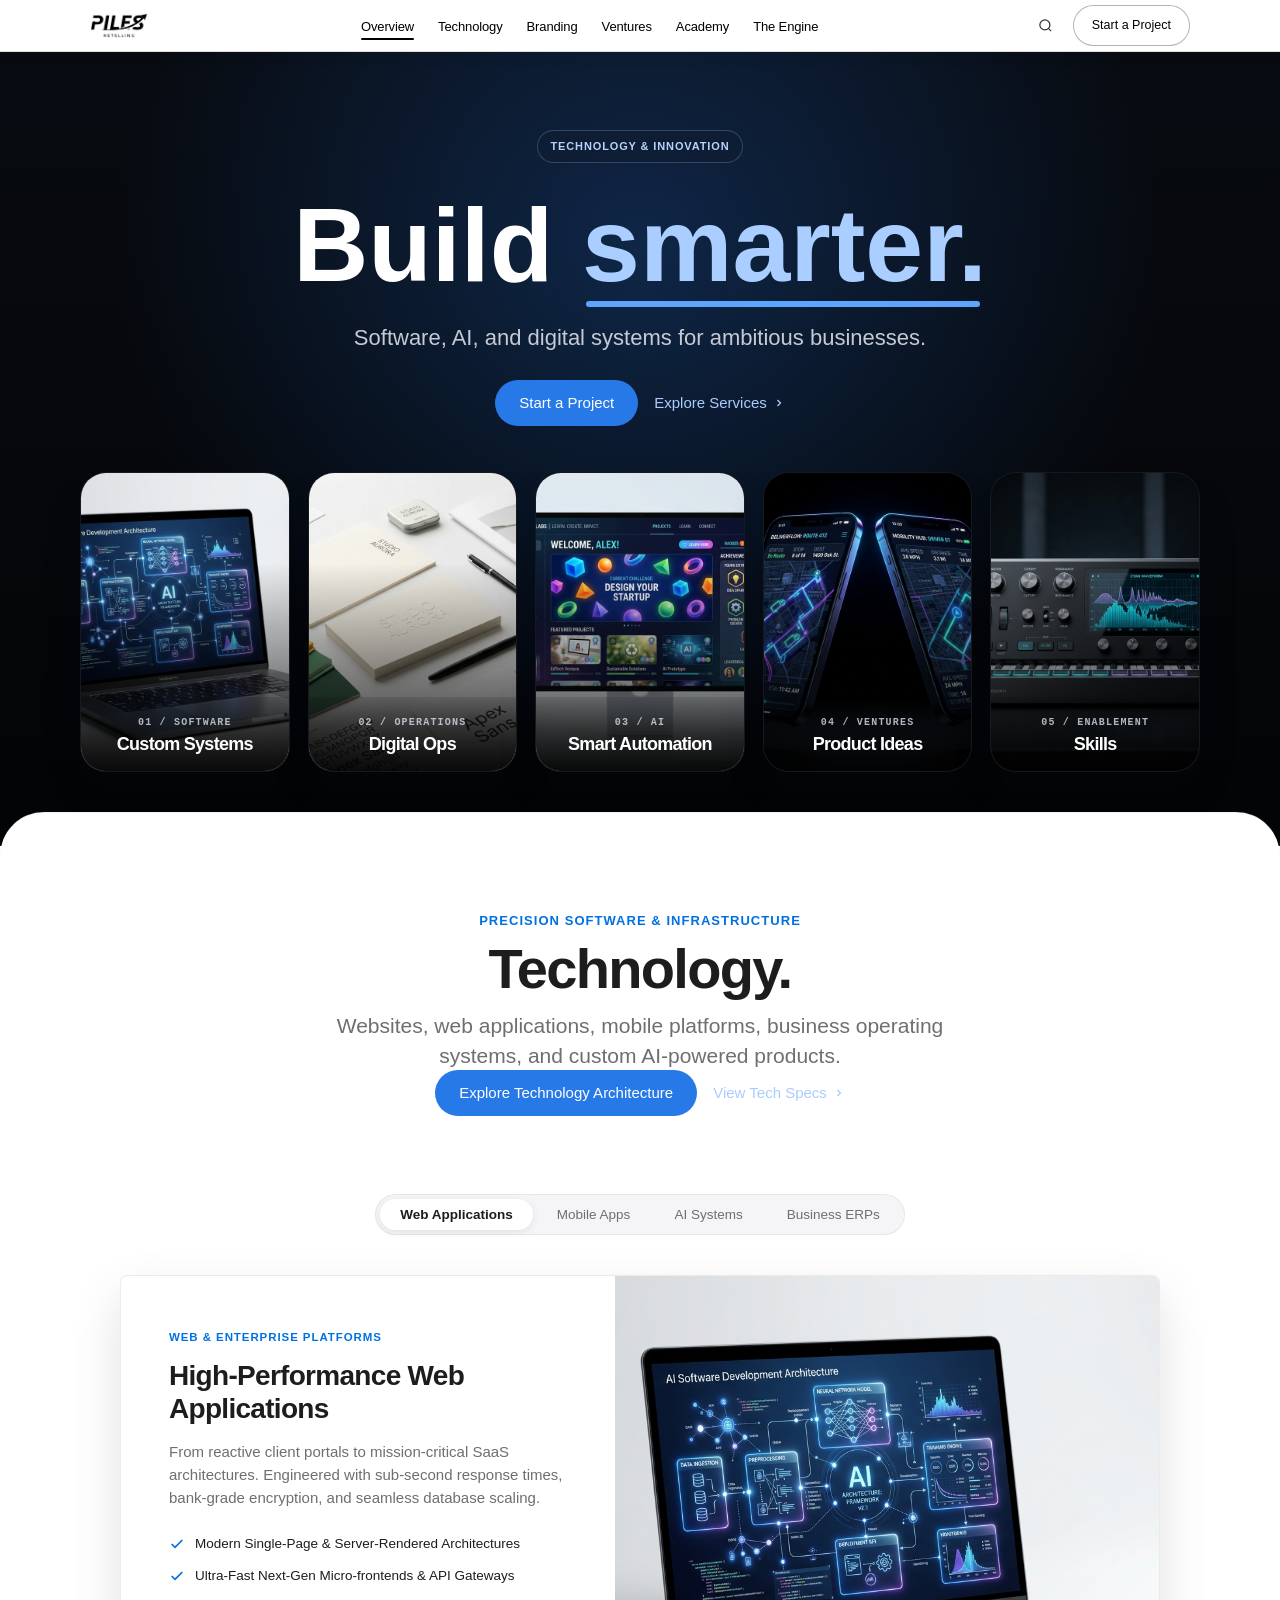
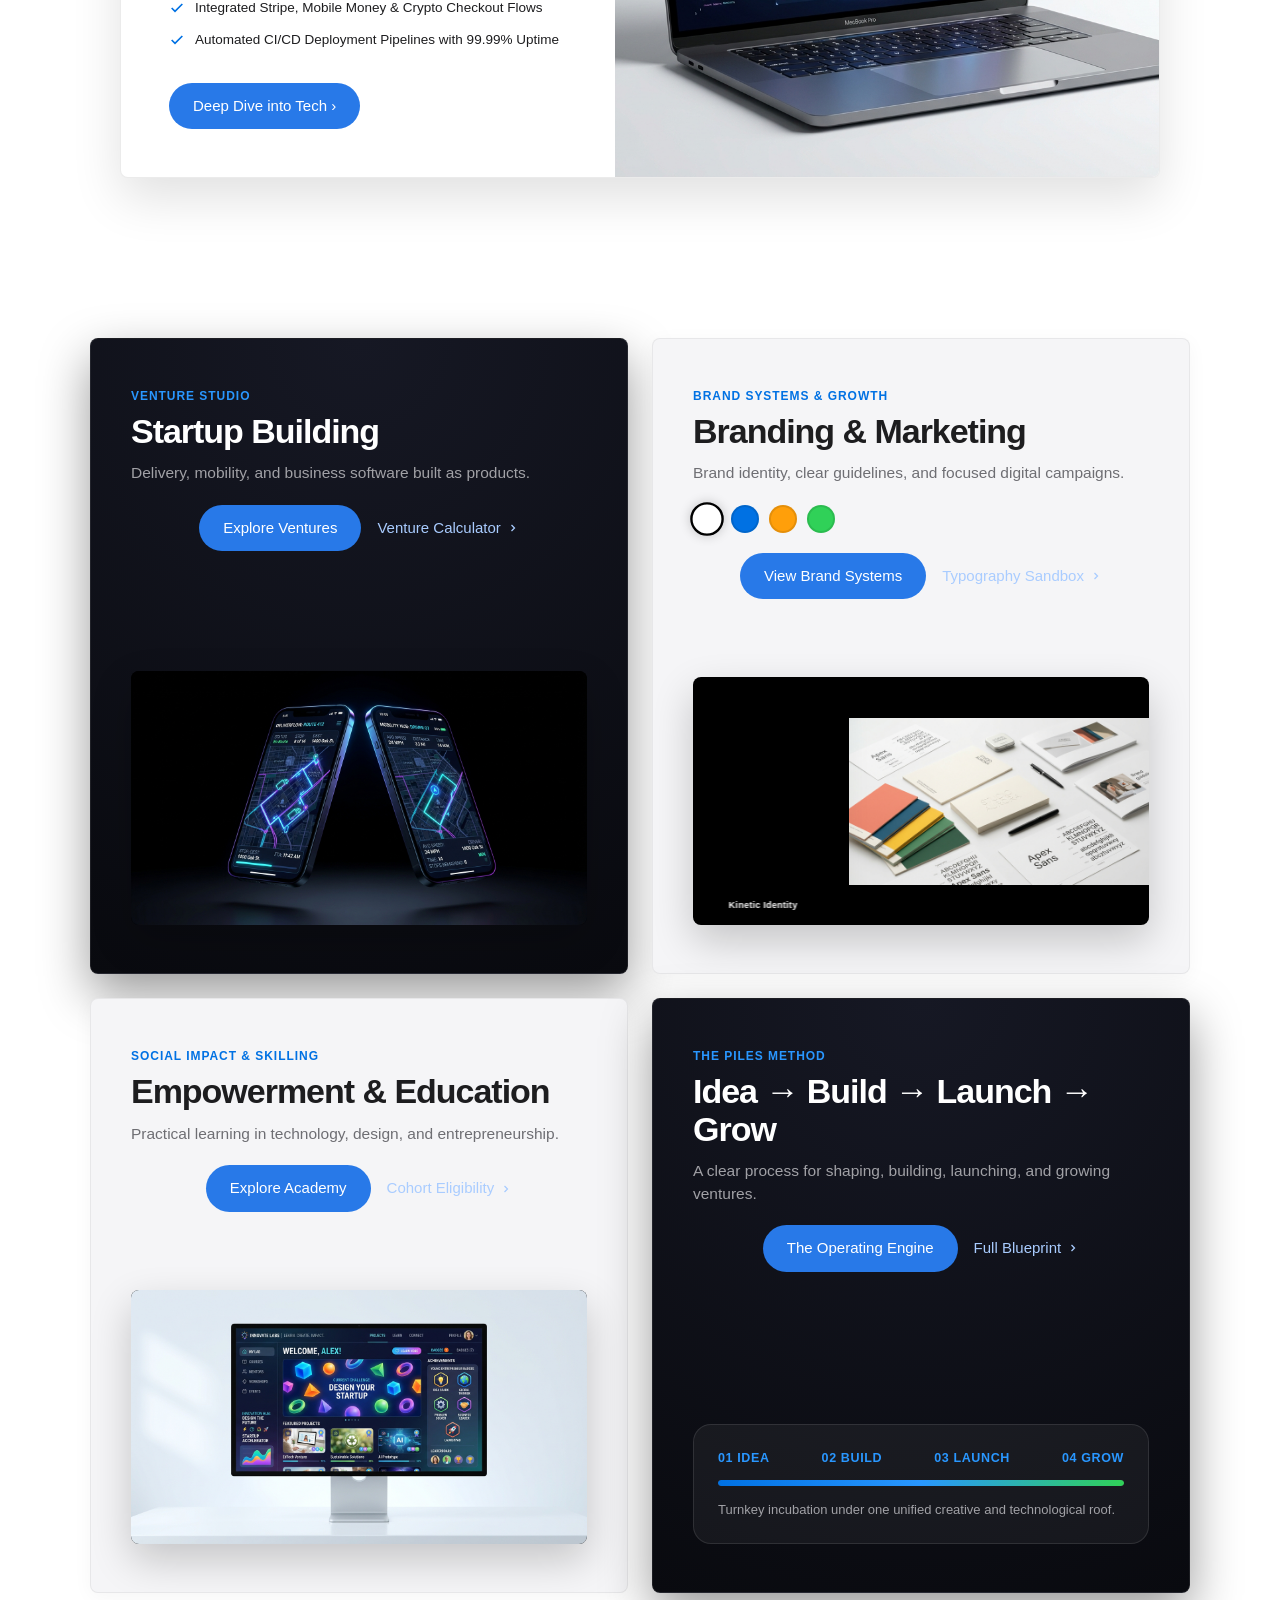
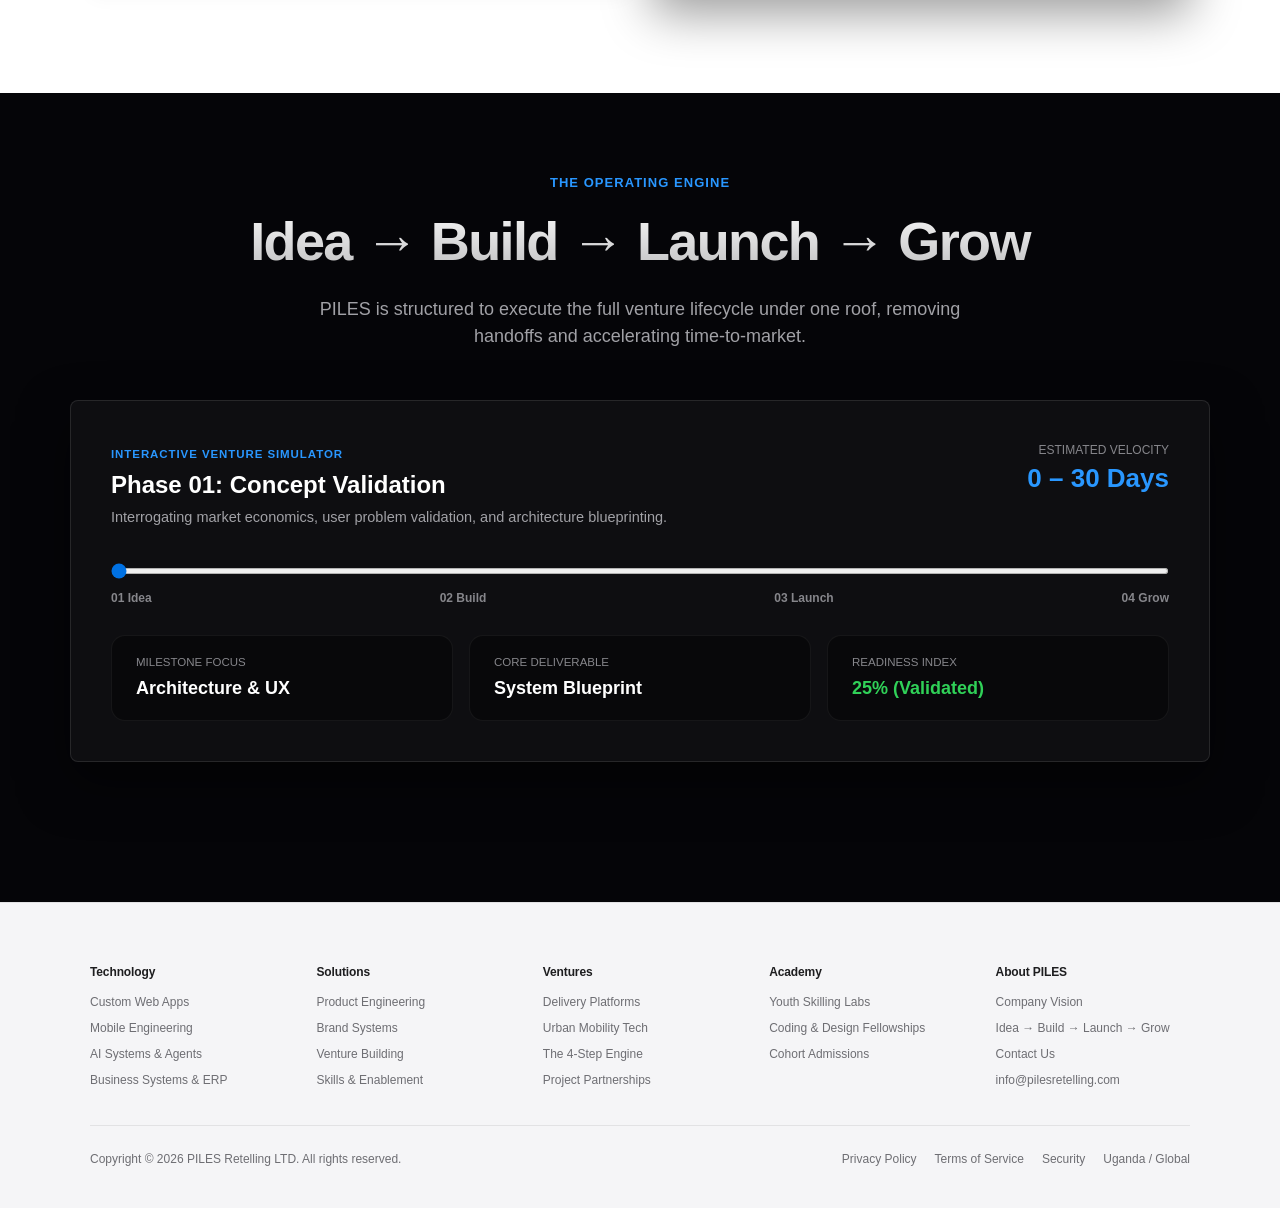
==== commit 3eba9d85: "polished piles site" ====
--- a/index.html
+++ b/index.html
@@ -6,9 +6,13 @@
   <meta http-equiv="X-UA-Compatible" content="ie=edge">
   
   <title>PILES Retelling LTD — Turn Potential Into Real-World Opportunities</title>
-  <meta name="description" content="PILES Retelling is a technology and creative venture company. We engineer web and mobile apps, AI systems, brand identities, PILES Sounds media production, and startup platforms from Idea to Scale.">
-  <meta name="keywords" content="PILES Retelling, Technology, Web Applications, Mobile Apps, AI Products, Branding, PILES Sounds, Music Production, Startup Studio, Empowerment, Kampala, Uganda">
+  <meta name="description" content="PILES Retelling is a technology and innovation company creating practical digital systems, ventures, and growth programs for ambitious businesses in Uganda and beyond.">
+  <meta name="keywords" content="PILES Retelling, Technology, Web Applications, Mobile Apps, AI Products, Branding, Venture Building, Digital Transformation, Gulu City, Uganda">
   <meta name="theme-color" content="#ffffff">
+
+  <link rel="preconnect" href="https://fonts.googleapis.com">
+  <link rel="preconnect" href="https://fonts.gstatic.com" crossorigin>
+  <link href="https://fonts.googleapis.com/css2?family=DM+Sans:wght@400;500;600;700&display=swap" rel="stylesheet">
 
   <!-- Open Graph / Social Sharing -->
   <meta property="og:type" content="website">
@@ -23,7 +27,7 @@
   <!-- Favicon SVG -->
   <link rel="icon" type="image/svg+xml" href="data:image/svg+xml,<svg xmlns='http://www.w3.org/2000/svg' viewBox='0 0 100 100'><rect width='100' height='100' rx='22' fill='%23000000'/><path d='M30 25h24a18 18 0 010 36H30V25zm14 11v14h10a7 7 0 000-14H44z' fill='%230071e3'/><path d='M30 63h40v12H30V63z' fill='%23ffffff'/></svg>">
 </head>
-<body>
+<body class="home-page">
 
   <!-- Ambient Interactive Background Aura with Neural Constellation Canvas -->
   <div class="ambient-aura-bg" aria-hidden="true">
@@ -38,7 +42,6 @@
     <a href="engine.html">Explore the Engine <svg width="12" height="12" viewBox="0 0 24 24" fill="none" stroke="currentColor" stroke-width="2.5"><path d="M9 18l6-6-6-6"/></svg></a>
   </div>
 
-  <!-- Global Frosted Glass Navigation (Apple Pro Style) -->
   <header class="global-nav-container">
     <nav class="nav-inner" aria-label="Global Navigation">
       <a href="index.html" class="brand-mark" aria-label="PILES Retelling Home">
@@ -49,7 +52,6 @@
         <li><a href="index.html" class="nav-link nav-active">Overview</a></li>
         <li><a href="technology.html" class="nav-link">Technology</a></li>
         <li><a href="branding.html" class="nav-link">Branding</a></li>
-        <li><a href="sounds.html" class="nav-link">PILES Sounds</a></li>
         <li><a href="ventures.html" class="nav-link">Ventures</a></li>
         <li><a href="academy.html" class="nav-link">Academy</a></li>
         <li><a href="engine.html" class="nav-link">The Engine</a></li>
@@ -59,7 +61,7 @@
         <button class="nav-icon-btn" id="searchBtn" data-open-modal="modalSearch" aria-label="Search directory">
           <svg width="15" height="15" viewBox="0 0 24 24" fill="none" stroke="currentColor" stroke-width="2"><circle cx="11" cy="11" r="8"/><line x1="21" y1="21" x2="16.65" y2="16.65"/></svg>
         </button>
-        <a href="contact.html" class="nav-cta-pill">Start Building</a>
+        <a href="contact.html" class="nav-cta-pill">Start a Project</a>
         <button class="menu-toggle" aria-label="Toggle navigation menu" aria-expanded="false">
           <svg width="20" height="20" viewBox="0 0 24 24" fill="none" stroke="currentColor" stroke-width="2"><path d="M4 6h16M4 12h16M4 18h16"/></svg>
         </button>
@@ -69,77 +71,38 @@
 
   <main id="mainContent">
 
-    <!-- ==========================================================================
-         HERO 1: MAIN FLAGSHIP SHOWCASE (iPhone Style Full Width)
-         ========================================================================== -->
     <section class="hero-showcase" id="overview">
       <div class="hero-inner">
-        <div class="kicker-tag">Venture & Creative Company</div>
-        <h1 class="hero-headline-massive">Turn potential into real-world opportunities.</h1>
-        <p class="hero-subhead">We help visionary founders, businesses, and organizations architect brands, engineer cutting-edge digital products, and scale operational ventures.</p>
-        
+        <div class="kicker-tag">Technology & Innovation</div>
+        <h1 class="hero-headline-massive"><span class="hero-word">Build</span> <span class="hero-word hero-word-accent">smarter.</span></h1>
+        <p class="hero-subhead">Software, AI, and digital systems for ambitious businesses.</p>
+
         <div class="apple-btn-group">
-          <a href="contact.html" class="btn-apple-primary">Start a Project</a>
-          <a href="technology.html" class="link-apple-arrow">Explore Capabilities <svg width="12" height="12" viewBox="0 0 24 24" fill="none" stroke="currentColor" stroke-width="2.5"><path d="M9 18l6-6-6-6"/></svg></a>
-          <a href="engine.html" class="link-apple-arrow" style="margin-left: 8px;">The Blueprint <svg width="12" height="12" viewBox="0 0 24 24" fill="none" stroke="currentColor" stroke-width="2.5"><path d="M9 18l6-6-6-6"/></svg></a>
-        </div>
-
-        <div class="hero-visual-wrapper" id="heroVisualWrapper">
-          <img src="assets/images/hero_ecosystem.jpg" alt="PILES Retelling Digital Ecosystem across Web, Mobile and Audio Production" class="hero-image-styled" loading="eager">
-          
-          <!-- Floating Apple-Style Brand Motion Device Display -->
-          <div class="hero-floating-motion-device" title="PILES Retelling Kinetic Identity">
-            <div class="hero-motion-dynamic-island"></div>
-            <video class="hero-motion-video" autoplay loop muted playsinline preload="auto">
-              <source src="assets/images/logo_animation.mp4" type="video/mp4">
-              <source src="assets/images/logo%20animation.mp4" type="video/mp4">
-            </video>
-            <div class="hero-motion-caption">Kinetic Mark</div>
-          </div>
-        </div>
-
-        <!-- Capability Navigation Pills linking to dedicated pages -->
-        <div class="floating-pills-bar">
-          <a href="technology.html" class="micro-capability-pill">
-            <svg viewBox="0 0 24 24" fill="none" stroke="currentColor" stroke-width="2"><rect x="2" y="3" width="20" height="14" rx="2"/><line x1="8" y1="21" x2="16" y2="21"/><line x1="12" y1="17" x2="12" y2="21"/></svg>
-            <span>Technology & AI</span>
+          <a href="contact.html" class="btn-apple-primary interactive-tilt-card">Start a Project</a>
+          <a href="technology.html" class="link-apple-arrow">Explore Services <svg width="12" height="12" viewBox="0 0 24 24" fill="none" stroke="currentColor" stroke-width="2.5"><path d="M9 18l6-6-6-6"/></svg></a>
+        </div>
+
+        <div class="home-capability-rail" aria-label="Explore PILES capabilities">
+          <a href="technology.html" class="home-capability-card interactive-tilt-card">
+            <img src="assets/images/technology_showcase.jpg" alt="Custom software and web application architecture" loading="eager">
+            <span class="home-capability-copy"><span>01 / SOFTWARE</span><strong>Custom Systems</strong></span>
           </a>
-          <a href="branding.html" class="micro-capability-pill">
-            <svg viewBox="0 0 24 24" fill="none" stroke="currentColor" stroke-width="2"><path d="M12 19l7-7 3 3-7 7-3-3z"/><path d="M18 13l-1.5-7.5L2 2l3.5 14.5L13 18l5-5z"/></svg>
-            <span>Branding & Marketing</span>
+          <a href="technology.html" class="home-capability-card interactive-tilt-card">
+            <img src="assets/images/branding_showcase.jpg" alt="Business systems and digital transformation dashboards" loading="eager">
+            <span class="home-capability-copy"><span>02 / OPERATIONS</span><strong>Digital Ops</strong></span>
           </a>
-          <a href="sounds.html" class="micro-capability-pill">
-            <svg viewBox="0 0 24 24" fill="none" stroke="currentColor" stroke-width="2"><path d="M9 18V5l12-2v13"/><circle cx="6" cy="18" r="3"/><circle cx="18" cy="16" r="3"/></svg>
-            <span>PILES Sounds Studio</span>
+          <a href="technology.html" class="home-capability-card interactive-tilt-card">
+            <img src="assets/images/academy_showcase.jpg" alt="AI automation and smarter workflows" loading="eager">
+            <span class="home-capability-copy"><span>03 / AI</span><strong>Smart Automation</strong></span>
           </a>
-          <a href="ventures.html" class="micro-capability-pill">
-            <svg viewBox="0 0 24 24" fill="none" stroke="currentColor" stroke-width="2"><polygon points="12 2 15.09 8.26 22 9.27 17 14.14 18.18 21.02 12 17.77 5.82 21.02 7 14.14 2 9.27 8.91 8.26 12 2"/></svg>
-            <span>Startup Ventures</span>
+          <a href="ventures.html" class="home-capability-card interactive-tilt-card">
+            <img src="assets/images/ventures_showcase.jpg" alt="PILES venture products and product innovation" loading="eager">
+            <span class="home-capability-copy"><span>04 / VENTURES</span><strong>Product Ideas</strong></span>
           </a>
-          <a href="academy.html" class="micro-capability-pill">
-            <svg viewBox="0 0 24 24" fill="none" stroke="currentColor" stroke-width="2"><path d="M22 10v6M2 10l10-5 10 5-10 5z"/><path d="M6 12v5c3 3 9 3 12 0v-5"/></svg>
-            <span>Innovation Academy</span>
+          <a href="academy.html" class="home-capability-card interactive-tilt-card">
+            <img src="assets/images/sounds_creative.jpg" alt="Technology learning and capacity building" loading="eager">
+            <span class="home-capability-copy"><span>05 / ENABLEMENT</span><strong>Skills</strong></span>
           </a>
-        </div>
-
-        <!-- Dynamic Live Keynote Metrics Strip -->
-        <div class="keynote-stats-strip">
-          <div class="stat-item">
-            <span class="stat-number stat-number-gradient" data-counter="4">4</span>
-            <div class="stat-label">Core Integrated Pillars</div>
-          </div>
-          <div class="stat-item">
-            <span class="stat-number" data-counter="10" data-suffix="x">10x</span>
-            <div class="stat-label">Idea-to-Market Velocity</div>
-          </div>
-          <div class="stat-item">
-            <span class="stat-number" data-counter="100" data-suffix="%">100%</span>
-            <div class="stat-label">Turnkey Execution</div>
-          </div>
-          <div class="stat-item">
-            <span class="stat-number" data-counter="99.9" data-suffix="%">99.9%</span>
-            <div class="stat-label">Cloud Architecture Scale</div>
-          </div>
         </div>
 
       </div>
@@ -205,113 +168,6 @@
     </section>
 
     <!-- ==========================================================================
-         HERO 3: PILES SOUNDS & CREATIVE (Interactive Synth & Audio Deck)
-         ========================================================================== -->
-    <section class="sounds-showcase-section" id="sounds">
-      <div class="hero-inner">
-        <p class="sounds-kicker">PILES Sounds Studio</p>
-        <h2 class="sounds-headline">Creative & Media.</h2>
-        <p class="sounds-subhead">High-fidelity music production, recording, custom beats, podcast mastering, photography, and commercial campaigns.</p>
-
-        <div class="apple-btn-group">
-          <a href="sounds.html" class="btn-apple-primary">Visit PILES Sounds Studio</a>
-          <a href="sounds.html#sequencer" class="link-apple-arrow link-apple-arrow-light">Interactive Drum Sequencer <svg width="12" height="12" viewBox="0 0 24 24" fill="none" stroke="currentColor" stroke-width="2.5"><path d="M9 18l6-6-6-6"/></svg></a>
-        </div>
-
-        <!-- Live Interactive Audio Player Deck with Playable Mini Synth -->
-        <div class="sound-player-deck interactive-tilt-card">
-          <div class="sound-visualizer-container">
-            <div>
-              <div class="now-playing-header">
-                <span class="studio-live-badge"><span class="live-dot"></span> Studio Live Feed</span>
-                <span style="font-size: 12px; color: #86868b; font-family: monospace;">Web Audio Synthesizer</span>
-              </div>
-              <h3 class="track-meta-title" id="activeTrackTitle">Aura Studio Session #04</h3>
-              <p class="track-meta-desc" id="activeTrackDesc">Afro-Ambient Beats • PILES Sounds Original</p>
-            </div>
-
-            <!-- Canvas Frequency Waveform -->
-            <div class="waveform-canvas-box">
-              <canvas id="audioVisualizerCanvas"></canvas>
-            </div>
-
-            <!-- Interactive 8-Key Touch Synthesizer Keyboard -->
-            <div class="mini-synth-keyboard-wrap">
-              <div class="synth-header-label">
-                <span>Interactive Studio Piano</span>
-                <span>Keys A–K / Tap</span>
-              </div>
-              <div class="piano-keys-row">
-                <button class="piano-key" data-note="261.63" data-key="a">C4<span>A</span></button>
-                <button class="piano-key" data-note="293.66" data-key="s">D4<span>S</span></button>
-                <button class="piano-key" data-note="329.63" data-key="d">E4<span>D</span></button>
-                <button class="piano-key" data-note="349.23" data-key="f">F4<span>F</span></button>
-                <button class="piano-key" data-note="392.00" data-key="g">G4<span>G</span></button>
-                <button class="piano-key" data-note="440.00" data-key="h">A4<span>H</span></button>
-                <button class="piano-key" data-note="493.88" data-key="j">B4<span>J</span></button>
-                <button class="piano-key" data-note="523.25" data-key="k">C5<span>K</span></button>
-              </div>
-            </div>
-
-            <div class="player-controls-row">
-              <button class="play-toggle-btn" id="playToggleBtn" aria-label="Play sample audio" title="Play Audio Preview">
-                <svg width="18" height="18" viewBox="0 0 24 24"><path d="M8 5v14l11-7z"/></svg>
-              </button>
-              <div class="audio-scrub-bar">
-                <div class="audio-progress"></div>
-              </div>
-              <span style="font-size: 11.5px; color: #86868b; font-family: monospace; letter-spacing: 0.05em;">24-BIT / 96KHZ</span>
-            </div>
-          </div>
-
-          <!-- Studio Tracklist Selector -->
-          <div class="sound-tracklist-panel">
-            <h4 class="tracklist-heading">Studio Selection</h4>
-            <div class="track-list">
-              <div class="track-item active" data-track-index="0">
-                <div class="track-item-left">
-                  <span class="track-num">01</span>
-                  <div>
-                    <div class="track-title-text">Aura Studio Session #04</div>
-                    <div class="track-subtitle-text">Afro-Ambient Production</div>
-                  </div>
-                </div>
-                <span class="track-duration">2:48</span>
-              </div>
-
-              <div class="track-item" data-track-index="1">
-                <div class="track-item-left">
-                  <span class="track-num">02</span>
-                  <div>
-                    <div class="track-title-text">Midnight Kampala Skyline</div>
-                    <div class="track-subtitle-text">Cinematic Score & Strings</div>
-                  </div>
-                </div>
-                <span class="track-duration">3:15</span>
-              </div>
-
-              <div class="track-item" data-track-index="2">
-                <div class="track-item-left">
-                  <span class="track-num">03</span>
-                  <div>
-                    <div class="track-title-text">Venture Pulse Commercial</div>
-                    <div class="track-subtitle-text">High-Impact Sonic Identity</div>
-                  </div>
-                </div>
-                <span class="track-duration">1:30</span>
-              </div>
-            </div>
-
-            <div style="margin-top: 24px; padding-top: 16px; border-top: 1px solid rgba(255,255,255,0.1); display: flex; justify-content: space-between; align-items: center;">
-              <span style="font-size: 12px; color: #a1a1a6;">Mastering & Podcast Suites</span>
-              <a href="sounds.html" class="btn-apple-dark" style="padding: 6px 14px; font-size: 12px;">Full Studio Tour <svg width="11" height="11" viewBox="0 0 24 24" fill="none" stroke="currentColor" stroke-width="2.5"><path d="M9 18l6-6-6-6"/></svg></a>
-            </div>
-          </div>
-        </div>
-      </div>
-    </section>
-
-    <!-- ==========================================================================
          2x2 SHOWCASE GRID (MacBook Pro / Studio Display Format from Reference Image)
          ========================================================================== -->
     <section class="showcase-grid-section">
@@ -322,7 +178,7 @@
           <div>
             <p class="card-kicker">Venture Studio</p>
             <h3 class="card-title">Startup Building</h3>
-            <p class="card-subtext">Developing and launching proprietary products: on-demand delivery, urban mobility networks, and intelligent business-management platforms.</p>
+            <p class="card-subtext">Delivery, mobility, and business software built as products.</p>
             <div class="apple-btn-group">
               <a href="ventures.html" class="btn-apple-primary">Explore Ventures</a>
               <a href="ventures.html#calculator" class="link-apple-arrow link-apple-arrow-light">Venture Calculator <svg width="12" height="12" viewBox="0 0 24 24" fill="none" stroke="currentColor" stroke-width="2.5"><path d="M9 18l6-6-6-6"/></svg></a>
@@ -338,7 +194,7 @@
           <div>
             <p class="card-kicker">Brand Systems & Growth</p>
             <h3 class="card-title">Branding & Marketing</h3>
-            <p class="card-subtext">Logos, visual identity guidelines, social media strategy, promotional storytelling, and high-impact digital campaigns that command market presence.</p>
+            <p class="card-subtext">Brand identity, clear guidelines, and focused digital campaigns.</p>
             
             <!-- Interactive Live Palette Switcher -->
             <div class="brand-palette-picker">
@@ -372,7 +228,7 @@
           <div>
             <p class="card-kicker">Social Impact & Skilling</p>
             <h3 class="card-title">Empowerment & Education</h3>
-            <p class="card-subtext">Equipping young innovators with hands-on skills in software engineering, UI/UX design, audio production, and entrepreneurship to build tomorrow's leaders.</p>
+            <p class="card-subtext">Practical learning in technology, design, and entrepreneurship.</p>
             <div class="apple-btn-group">
               <a href="academy.html" class="btn-apple-primary">Explore Academy</a>
               <a href="academy.html#evaluator" class="link-apple-arrow">Cohort Eligibility <svg width="12" height="12" viewBox="0 0 24 24" fill="none" stroke="currentColor" stroke-width="2.5"><path d="M9 18l6-6-6-6"/></svg></a>
@@ -388,7 +244,7 @@
           <div>
             <p class="card-kicker">The PILES Method</p>
             <h3 class="card-title">Idea → Build → Launch → Grow</h3>
-            <p class="card-subtext">We are not just a design agency or freelance team. We are an end-to-end venture engine taking concepts from blank canvas to self-sustaining scale.</p>
+            <p class="card-subtext">A clear process for shaping, building, launching, and growing ventures.</p>
             <div class="apple-btn-group">
               <a href="engine.html" class="btn-apple-primary">The Operating Engine</a>
               <a href="engine.html" class="link-apple-arrow link-apple-arrow-light">Full Blueprint <svg width="12" height="12" viewBox="0 0 24 24" fill="none" stroke="currentColor" stroke-width="2.5"><path d="M9 18l6-6-6-6"/></svg></a>
@@ -479,12 +335,12 @@
         </div>
 
         <div>
-          <h4 class="footer-column-title">Creative & Sounds</h4>
+          <h4 class="footer-column-title">Solutions</h4>
           <ul class="footer-column-list">
-            <li><a href="sounds.html">PILES Sounds Studio</a></li>
-            <li><a href="sounds.html">Beat Production</a></li>
-            <li><a href="sounds.html">Podcast Recording</a></li>
-            <li><a href="branding.html">Brand Identity & Logos</a></li>
+            <li><a href="technology.html">Product Engineering</a></li>
+            <li><a href="branding.html">Brand Systems</a></li>
+            <li><a href="ventures.html">Venture Building</a></li>
+            <li><a href="academy.html">Skills & Enablement</a></li>
           </ul>
         </div>
 
@@ -494,7 +350,7 @@
             <li><a href="ventures.html">Delivery Platforms</a></li>
             <li><a href="ventures.html">Urban Mobility Tech</a></li>
             <li><a href="engine.html">The 4-Step Engine</a></li>
-            <li><a href="contact.html">Venture Co-Founding</a></li>
+            <li><a href="contact.html">Project Partnerships</a></li>
           </ul>
         </div>
 
@@ -512,7 +368,7 @@
           <ul class="footer-column-list">
             <li><a href="index.html">Company Vision</a></li>
             <li><a href="engine.html">Idea → Build → Launch → Grow</a></li>
-            <li><a href="contact.html">Contact Studio</a></li>
+            <li><a href="contact.html">Contact Us</a></li>
             <li><a href="mailto:info@pilesretelling.com">info@pilesretelling.com</a></li>
           </ul>
         </div>
@@ -541,17 +397,14 @@
       <span class="modal-kicker">Quick Navigation</span>
       <h2 class="modal-title" style="font-size: 26px;">Explore PILES</h2>
       
-      <input type="text" id="quickSearchInput" class="form-input-field" placeholder="Search technology, branding, studio, academy..." style="margin-top: 14px; margin-bottom: 16px;">
+      <input type="text" id="quickSearchInput" class="form-input-field" placeholder="Search technology, ventures, academy, contact..." style="margin-top: 14px; margin-bottom: 16px;">
 
       <div style="display: flex; flex-direction: column; gap: 8px;">
         <a href="technology.html" class="track-item" style="background: #f5f5f7; color: #1d1d1f; padding: 12px 14px; border-color: rgba(0,0,0,0.06);">
           <strong>Technology</strong> — Web Apps, Mobile Platforms, AI Systems
         </a>
         <a href="branding.html" class="track-item" style="background: #f5f5f7; color: #1d1d1f; padding: 12px 14px; border-color: rgba(0,0,0,0.06);">
-          <strong>Branding</strong> — Brand Guidelines, Logos, Marketing Campaigns
-        </a>
-        <a href="sounds.html" class="track-item" style="background: #f5f5f7; color: #1d1d1f; padding: 12px 14px; border-color: rgba(0,0,0,0.06);">
-          <strong>PILES Sounds</strong> — Music Production, Recording, Podcasts, Beats
+          <strong>Branding</strong> — Brand Identity, Design Systems & Digital Presence
         </a>
         <a href="ventures.html" class="track-item" style="background: #f5f5f7; color: #1d1d1f; padding: 12px 14px; border-color: rgba(0,0,0,0.06);">
           <strong>Ventures</strong> — Delivery, Mobility & Business Operating Platforms
--- a/styles/main.css
+++ b/styles/main.css
@@ -38,8 +38,8 @@
 
   /* Radii & Shadows */
   --radius-pill: 980px;
-  --radius-card: 28px;
-  --radius-card-sm: 18px;
+  --radius-card: 8px;
+  --radius-card-sm: 8px;
   --radius-btn: 980px;
   
   --shadow-subtle: 0 4px 20px rgba(0, 0, 0, 0.04);
@@ -186,7 +186,7 @@
   right: 0;
   z-index: 100;
   height: 52px;
-  background: rgba(255, 255, 255, 0.82);
+  background: rgba(255, 255, 255, 0.98);
   backdrop-filter: blur(28px) saturate(190%);
   -webkit-backdrop-filter: blur(28px) saturate(190%);
   border-bottom: 1px solid rgba(0, 0, 0, 0.08);
@@ -194,8 +194,8 @@
 }
 
 .nav-scrolled {
-  background: rgba(255, 255, 255, 0.92);
-  box-shadow: 0 4px 20px rgba(0, 0, 0, 0.05);
+  background: #ffffff;
+  box-shadow: 0 3px 14px rgba(0, 0, 0, 0.06);
 }
 
 .nav-inner {
@@ -221,7 +221,7 @@
 }
 
 .brand-mark:hover {
-  opacity: 0.75;
+  opacity: 1;
 }
 
 .brand-logo-img {
@@ -260,7 +260,7 @@
 .nav-link.nav-active {
   opacity: 1;
   font-weight: 600;
-  color: var(--apple-blue);
+  color: #000000;
 }
 
 .nav-link.nav-active::after {
@@ -270,7 +270,7 @@
   left: 0;
   width: 100%;
   height: 2px;
-  background: var(--apple-blue);
+  background: #000000;
   border-radius: 2px;
 }
 
@@ -303,18 +303,19 @@
   display: inline-flex;
   align-items: center;
   padding: 5px 14px;
-  background: var(--apple-blue);
-  color: #ffffff;
+  background: #ffffff;
+  color: #000000;
   font-size: 12px;
   font-weight: 500;
   border-radius: var(--radius-pill);
+  border: 1px solid rgba(0, 0, 0, 0.3);
   text-decoration: none;
   transition: background var(--duration-fast) ease, transform var(--duration-fast) var(--ease-spring);
 }
 
 .nav-cta-pill:hover {
-  background: var(--apple-blue-hover);
-  transform: scale(1.03);
+  background: #f3f4f6;
+  transform: translateY(-1px);
 }
 
 .menu-toggle {
@@ -436,6 +437,136 @@
   position: relative;
   background: radial-gradient(circle at 50% 10%, rgba(0, 113, 227, 0.05) 0%, transparent 60%);
   overflow: hidden;
+}
+
+.home-page {
+  background: var(--bg-pure-white);
+}
+
+.home-page .global-nav-container {
+  background: rgba(255, 255, 255, 0.9);
+  border-bottom: 1px solid rgba(0, 0, 0, 0.08);
+}
+
+.home-page .nav-menu {
+  gap: 24px;
+}
+
+.home-page .nav-link {
+  color: var(--text-primary-dark);
+  font-size: 13px;
+  opacity: 0.78;
+}
+
+.home-page .nav-link.nav-active {
+  color: #000000;
+}
+
+.home-page .nav-link.nav-active::after {
+  background: #000000;
+}
+
+.home-page .nav-cta-pill {
+  padding: 10px 18px;
+  font-size: 12.5px;
+  box-shadow: 0 8px 20px rgba(0, 113, 227, 0.22);
+}
+
+.home-page .top-ribbon {
+  display: none;
+}
+
+.home-page .hero-showcase {
+  background: linear-gradient(180deg, #f6f8fb 0%, #eef3fa 40%, #ffffff 100%);
+  padding-top: 40px;
+  padding-bottom: 38px;
+}
+
+.home-page .hero-inner {
+  max-width: 1200px;
+  padding: 0 24px;
+}
+
+.home-page .kicker-tag {
+  color: var(--apple-blue);
+  font-size: 12px;
+  letter-spacing: 0.1em;
+  margin-bottom: 18px;
+}
+
+.home-page .hero-headline-massive {
+  max-width: 820px;
+  margin: 0 auto 18px auto;
+  font-size: clamp(52px, 6.3vw, 110px);
+  line-height: 0.88;
+  letter-spacing: -0.065em;
+  color: var(--text-primary-dark);
+  font-weight: 700;
+}
+
+.home-page .hero-subhead {
+  max-width: 760px;
+  margin: 0 auto 26px auto;
+  font-size: clamp(18px, 2vw, 28px);
+  line-height: 1.2;
+  letter-spacing: -0.03em;
+  color: var(--text-secondary-dark);
+  font-weight: 400;
+}
+
+.home-page .home-capability-rail {
+  display: grid;
+  grid-template-columns: repeat(5, minmax(180px, 1fr));
+  gap: 18px;
+  max-width: 1200px;
+  margin: 42px auto 0 auto;
+}
+
+.home-page .home-capability-card {
+  position: relative;
+  height: 300px;
+  border-radius: 26px;
+  overflow: hidden;
+  text-decoration: none;
+  box-shadow: 0 22px 44px rgba(15, 23, 42, 0.09);
+  border: 1px solid rgba(15, 23, 42, 0.05);
+}
+
+.home-page .home-capability-card img {
+  width: 100%;
+  height: 100%;
+  object-fit: cover;
+  display: block;
+  transition: transform 0.7s ease;
+}
+
+.home-page .home-capability-card:hover img {
+  transform: scale(1.04);
+}
+
+.home-page .home-capability-copy {
+  position: absolute;
+  inset: auto 0 0 0;
+  padding: 18px 16px 16px 16px;
+  background: linear-gradient(180deg, rgba(0, 0, 0, 0.1), rgba(0, 0, 0, 0.72));
+  color: #ffffff;
+  display: flex;
+  flex-direction: column;
+  gap: 5px;
+}
+
+.home-page .home-capability-copy span {
+  font-size: 10px;
+  letter-spacing: 0.12em;
+  opacity: 0.82;
+  font-weight: 600;
+}
+
+.home-page .home-capability-copy strong {
+  font-size: 18px;
+  line-height: 1.1;
+  letter-spacing: -0.04em;
+  font-weight: 700;
 }
 
 .hero-inner {
@@ -1876,3 +2007,317 @@
   }
 }
 
+/* Homepage: creator-led editorial hero */
+.home-page {
+  --font-family: "DM Sans", "Helvetica Neue", sans-serif;
+  background: #fff;
+}
+
+.home-page .ambient-aura-bg {
+  display: none;
+}
+
+.home-page .top-ribbon {
+  background: #050608;
+  border-color: rgba(255, 255, 255, 0.1);
+  color: #d7dce5;
+}
+
+.home-page .global-nav-container,
+.home-page .nav-scrolled {
+  background: #ffffff;
+  border-color: rgba(0, 0, 0, 0.12);
+  box-shadow: 0 3px 14px rgba(0, 0, 0, 0.06);
+}
+
+.home-page .brand-mark,
+.home-page .nav-link,
+.home-page .nav-icon-btn {
+  color: #000000;
+}
+
+.home-page .brand-logo-img {
+  filter: none;
+}
+
+.home-page .nav-link:hover,
+.home-page .nav-active {
+  color: #000000;
+}
+
+.home-page .nav-link {
+  opacity: 1;
+  font-weight: 500;
+}
+
+.home-page .nav-cta-pill {
+  background: #ffffff;
+  color: #000000;
+  border-color: rgba(0, 0, 0, 0.3);
+  box-shadow: none;
+}
+
+.home-page .menu-toggle {
+  color: #000000;
+}
+
+@media (max-width: 900px) {
+  .home-page .nav-menu.mobile-open {
+    background: rgba(255, 255, 255, 0.99);
+  }
+
+  .home-page .nav-menu.mobile-open .nav-link {
+    color: #1d1d1f;
+    opacity: 1;
+    border-bottom-color: rgba(0, 0, 0, 0.1);
+  }
+
+  .home-page .nav-menu.mobile-open .nav-link:hover,
+  .home-page .nav-menu.mobile-open .nav-link.nav-active {
+    color: #000000;
+  }
+}
+
+.home-page .hero-showcase {
+  padding: 78px 0 0;
+  color: #fff;
+  background:
+    radial-gradient(ellipse at 50% 25%, rgba(30, 95, 183, 0.34), transparent 58%),
+    linear-gradient(180deg, #080b11 0%, #030405 100%);
+}
+
+.home-page .hero-inner {
+  max-width: none;
+  padding: 0;
+}
+
+.home-page .kicker-tag {
+  padding: 7px 12px;
+  border: 1px solid rgba(164, 196, 241, 0.25);
+  border-radius: 999px;
+  background: rgba(15, 29, 49, 0.6);
+  color: #b6d2fb;
+  font-size: 11px;
+  letter-spacing: 0.08em;
+}
+
+.home-page .hero-headline-massive {
+  max-width: 1040px;
+  margin: 10px auto 22px;
+  padding: 0 24px;
+  color: #fff;
+  font-size: clamp(52px, 8.2vw, 104px);
+  font-weight: 600;
+  line-height: 1.04;
+  letter-spacing: 0;
+}
+
+.hero-word {
+  display: inline-block;
+  animation: hero-word-in 700ms var(--ease-apple) both;
+}
+
+.hero-word-accent {
+  position: relative;
+  color: #a9ceff;
+  animation-delay: 140ms;
+}
+
+.hero-word-accent::after {
+  position: absolute;
+  right: 0.06em;
+  bottom: -0.08em;
+  left: 0.04em;
+  height: 0.055em;
+  min-height: 3px;
+  content: "";
+  background: #5da4ff;
+  border-radius: 999px;
+  transform: scaleX(0);
+  transform-origin: left center;
+  animation: hero-underline-in 520ms var(--ease-apple) 620ms both;
+}
+
+@keyframes hero-word-in {
+  from { opacity: 0; transform: translateY(0.28em); filter: blur(5px); }
+  to { opacity: 1; transform: translateY(0); filter: blur(0); }
+}
+
+@keyframes hero-underline-in {
+  to { transform: scaleX(1); }
+}
+
+.home-page .hero-subhead {
+  max-width: 790px;
+  padding: 0 24px;
+  margin-bottom: 26px;
+  color: #c5cad4;
+  font-size: clamp(17px, 2vw, 22px);
+  line-height: 1.5;
+  letter-spacing: 0;
+}
+
+.home-page .apple-btn-group {
+  margin: 0 20px 46px;
+}
+
+.home-page .btn-apple-primary {
+  background: #2879e8;
+  box-shadow: none;
+}
+
+.home-page .link-apple-arrow {
+  color: #a9ccff;
+}
+
+.home-capability-rail {
+  display: flex;
+  gap: 18px;
+  width: 100%;
+  padding: 0 max(24px, calc((100vw - 1200px) / 2)) 74px;
+  overflow-x: auto;
+  scrollbar-width: none;
+  scroll-snap-type: x mandatory;
+}
+
+.home-capability-rail::-webkit-scrollbar {
+  display: none;
+}
+
+.home-capability-card {
+  position: relative;
+  flex: 0 0 clamp(245px, 24vw, 300px);
+  height: clamp(300px, 30vw, 360px);
+  overflow: hidden;
+  border: 1px solid rgba(255, 255, 255, 0.12);
+  border-radius: 18px;
+  background: #17191d;
+  color: #fff;
+  text-decoration: none;
+  scroll-snap-align: start;
+  animation: home-card-arrive 650ms both;
+}
+
+.home-capability-card:nth-child(2) { animation-delay: 80ms; }
+.home-capability-card:nth-child(3) { animation-delay: 160ms; }
+.home-capability-card:nth-child(4) { animation-delay: 240ms; }
+.home-capability-card:nth-child(5) { animation-delay: 320ms; }
+
+.home-capability-card img {
+  width: 100%;
+  height: 100%;
+  display: block;
+  object-fit: cover;
+  transition: transform 500ms ease;
+}
+
+.home-capability-card::after {
+  position: absolute;
+  inset: 30% 0 0;
+  content: "";
+  background: linear-gradient(180deg, transparent, rgba(0, 0, 0, 0.84));
+}
+
+.home-capability-card:hover img {
+  transform: scale(1.045);
+}
+
+.home-capability-copy {
+  position: absolute;
+  z-index: 1;
+  right: 22px;
+  bottom: 22px;
+  left: 22px;
+  display: grid;
+  gap: 7px;
+}
+
+.home-capability-copy span {
+  color: #d5dce8;
+  font-family: var(--font-mono);
+  font-size: 10px;
+  letter-spacing: 0.04em;
+}
+
+.home-capability-copy strong {
+  font-size: 22px;
+  font-weight: 600;
+  line-height: 1.15;
+}
+
+.home-page .tech-showcase-section {
+  position: relative;
+  z-index: 2;
+  margin-top: -34px;
+  padding-top: 98px;
+  border-radius: 44px 44px 0 0;
+  background: #fff;
+}
+
+@keyframes home-card-arrive {
+  from { opacity: 0; transform: translateY(20px); }
+  to { opacity: 1; transform: translateY(0); }
+}
+
+@media (max-width: 640px) {
+  .home-page .top-ribbon {
+    flex-wrap: wrap;
+    gap: 2px 8px;
+    padding: 7px 12px;
+    font-size: 10px;
+  }
+
+  .home-page .hero-showcase {
+    padding-top: 58px;
+  }
+
+  .home-page .hero-headline-massive {
+    max-width: 600px;
+    font-size: clamp(45px, 12vw, 68px);
+    line-height: 1.06;
+  }
+
+  .home-page .hero-subhead {
+    max-width: 520px;
+    font-size: 16px;
+  }
+
+  .home-page .apple-btn-group {
+    margin-bottom: 34px;
+  }
+
+  .home-capability-rail {
+    gap: 12px;
+    padding: 0 18px 58px;
+  }
+
+  .home-capability-card {
+    flex-basis: 76vw;
+    height: 320px;
+  }
+
+  .home-page .tech-showcase-section {
+    margin-top: -26px;
+    padding-top: 76px;
+    border-radius: 30px 30px 0 0;
+  }
+}
+
+@media (prefers-reduced-motion: reduce) {
+  .hero-word,
+  .hero-word-accent::after {
+    animation: none;
+    filter: none;
+    opacity: 1;
+    transform: none;
+  }
+
+  .home-capability-card {
+    animation: none;
+  }
+
+  .home-capability-card img {
+    transition: none;
+  }
+}
+
--- a/styles/pages.css
+++ b/styles/pages.css
@@ -5,73 +5,76 @@
 
 /* Subpage Hero Standard */
 .page-hero {
-  padding: 100px 0 70px 0;
+  padding: 72px 0 52px;
   text-align: center;
   position: relative;
-  background: radial-gradient(circle at 50% 10%, rgba(0, 113, 227, 0.04) 0%, #ffffff 80%);
+  background: linear-gradient(180deg, #f7f9fc 0%, #ffffff 100%);
   border-bottom: 1px solid rgba(0, 0, 0, 0.06);
 }
 
 .page-hero-dark {
-  background: radial-gradient(circle at 50% 15%, #141724 0%, #050508 100%);
-  color: #ffffff;
-  border-bottom: 1px solid rgba(255, 255, 255, 0.08);
+  background: linear-gradient(180deg, #f7f9fc 0%, #ffffff 100%);
+  color: var(--text-primary-dark);
+  border-bottom: 1px solid rgba(0, 0, 0, 0.06);
 }
 
 .page-hero-inner {
-  max-width: 980px;
+  max-width: 900px;
   margin: 0 auto;
   padding: 0 24px;
 }
 
 .page-kicker {
-  font-size: 13px;
+  font-size: 11px;
   font-weight: 600;
   text-transform: uppercase;
   letter-spacing: 0.1em;
   color: var(--apple-blue);
-  margin-bottom: 14px;
+  margin-bottom: 12px;
   display: inline-block;
 }
 
 .page-hero-dark .page-kicker {
-  color: var(--apple-cyan);
+  color: var(--apple-blue);
 }
 
 .page-title {
-  font-size: clamp(38px, 5.2vw, 64px);
+  font-size: clamp(34px, 4.2vw, 56px);
   font-weight: 700;
   line-height: 1.06;
   letter-spacing: -0.035em;
-  margin-bottom: 18px;
+  margin-bottom: 14px;
 }
 
 .page-hero-dark .page-title {
-  background: linear-gradient(180deg, #FFFFFF 0%, rgba(255, 255, 255, 0.75) 100%);
-  -webkit-background-clip: text;
-  -webkit-text-fill-color: transparent;
+  color: var(--text-primary-dark);
 }
 
 .page-lead {
-  font-size: clamp(17px, 2vw, 21px);
-  line-height: 1.45;
+  font-size: 17px;
+  line-height: 1.5;
   color: var(--text-secondary-dark);
-  max-width: 760px;
-  margin: 0 auto 28px auto;
+  max-width: 640px;
+  margin: 0 auto 24px;
 }
 
 .page-hero-dark .page-lead {
-  color: var(--text-secondary-light);
+  color: var(--text-secondary-dark);
+}
+
+.page-hero .apple-btn-group {
+  margin: 0;
 }
 
 /* Feature Deep-Dive Grid */
 .deep-dive-section {
-  padding: 90px 0;
+  padding: 64px 0;
   background: var(--bg-subtle-light);
   position: relative;
 }
 
 .deep-dive-section-dark {
+  padding: 64px 0;
   background: var(--bg-obsidian);
   color: #ffffff;
   position: relative;
@@ -86,20 +89,20 @@
 .pillar-grid-3 {
   display: grid;
   grid-template-columns: repeat(3, 1fr);
-  gap: 24px;
+  gap: 18px;
 }
 
 .pillar-grid-2 {
   display: grid;
   grid-template-columns: repeat(2, 1fr);
-  gap: 24px;
+  gap: 18px;
 }
 
 /* Pro Spec Card with Spotlight Glow */
 .spec-card {
   background: #ffffff;
   border-radius: var(--radius-card);
-  padding: 44px 36px;
+  padding: 28px 24px;
   border: 1px solid rgba(0, 0, 0, 0.06);
   box-shadow: var(--shadow-subtle);
   transition: transform var(--duration-smooth) var(--ease-apple), box-shadow var(--duration-smooth) ease, border-color var(--duration-smooth) ease;
@@ -127,7 +130,7 @@
   background: var(--bg-card-dark);
   border: 1px solid rgba(255, 255, 255, 0.08);
   color: #ffffff;
-  box-shadow: 0 20px 50px rgba(0, 0, 0, 0.5);
+  box-shadow: 0 12px 32px rgba(0, 0, 0, 0.24);
 }
 
 .spec-card-dark::before {
@@ -135,14 +138,14 @@
 }
 
 .spec-card:hover {
-  transform: translateY(-4px);
+  transform: translateY(-2px);
   box-shadow: var(--shadow-elevated);
   border-color: rgba(0, 113, 227, 0.2);
 }
 
 .spec-card-dark:hover {
   border-color: rgba(41, 151, 255, 0.35);
-  box-shadow: 0 24px 60px rgba(0, 0, 0, 0.7), 0 0 30px rgba(41, 151, 255, 0.1);
+  box-shadow: 0 16px 36px rgba(0, 0, 0, 0.32);
 }
 
 .spec-icon-box {
@@ -154,7 +157,7 @@
   display: flex;
   align-items: center;
   justify-content: center;
-  margin-bottom: 24px;
+  margin-bottom: 18px;
 }
 
 .spec-card-dark .spec-icon-box {
@@ -169,10 +172,10 @@
 }
 
 .spec-title {
-  font-size: 24px;
+  font-size: 21px;
   font-weight: 700;
   letter-spacing: -0.02em;
-  margin-bottom: 12px;
+  margin-bottom: 8px;
   color: var(--text-primary-dark);
 }
 
@@ -181,10 +184,10 @@
 }
 
 .spec-desc {
-  font-size: 15px;
+  font-size: 14px;
   line-height: 1.55;
   color: var(--text-secondary-dark);
-  margin-bottom: 24px;
+  margin-bottom: 18px;
 }
 
 .spec-card-dark .spec-desc {
@@ -195,9 +198,9 @@
   list-style: none;
   display: flex;
   flex-direction: column;
-  gap: 12px;
+  gap: 10px;
   border-top: 1px solid rgba(0, 0, 0, 0.06);
-  padding-top: 20px;
+  padding-top: 16px;
 }
 
 .spec-card-dark .spec-points-list {
@@ -510,7 +513,7 @@
   }
 
   .spec-card {
-    padding: 36px 24px;
+    padding: 26px 22px;
   }
 
   .drum-sequencer-deck, .api-benchmark-deck, .venture-calc-deck, .academy-eval-deck, .contact-card-box, .hq-info-panel {
@@ -538,8 +541,8 @@
   }
 
   .spec-card {
-    padding: 28px 18px;
-    border-radius: 18px;
+    padding: 24px 18px;
+    border-radius: 8px;
   }
 
   .drum-track-row {
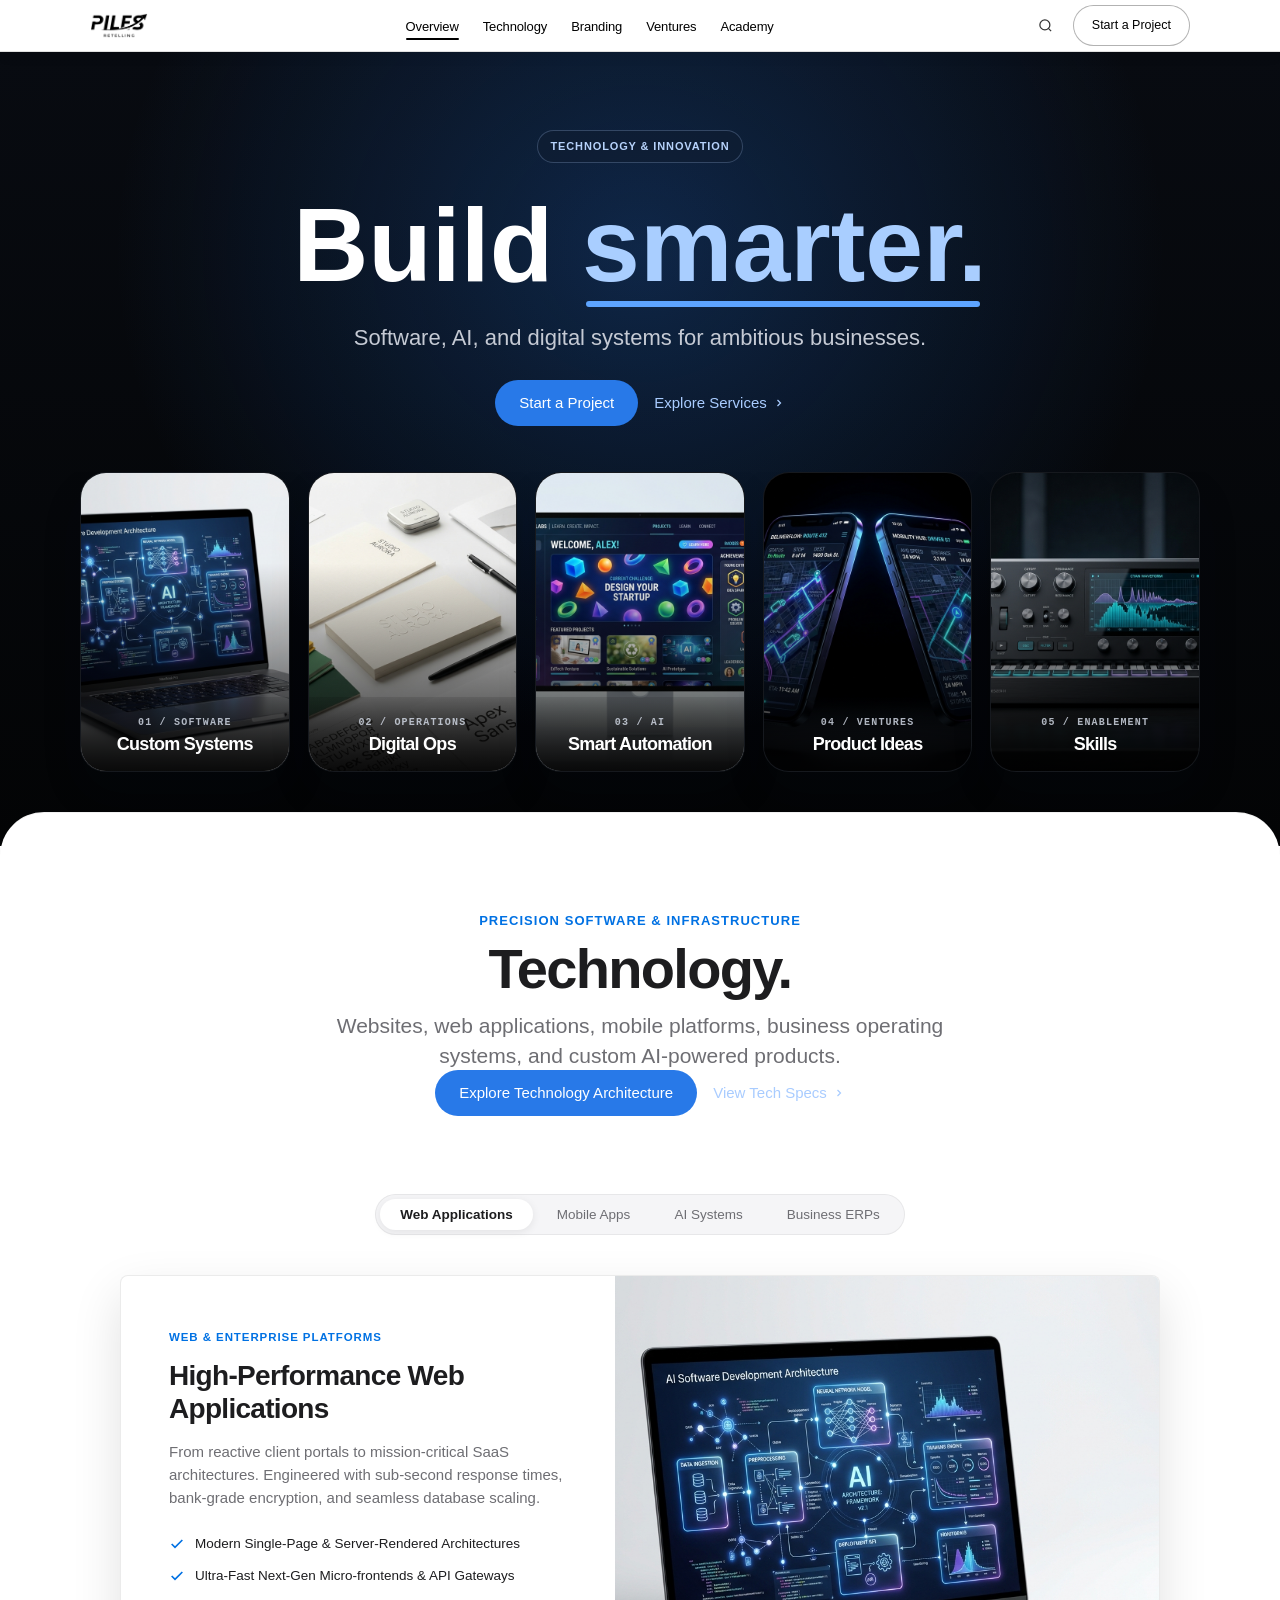
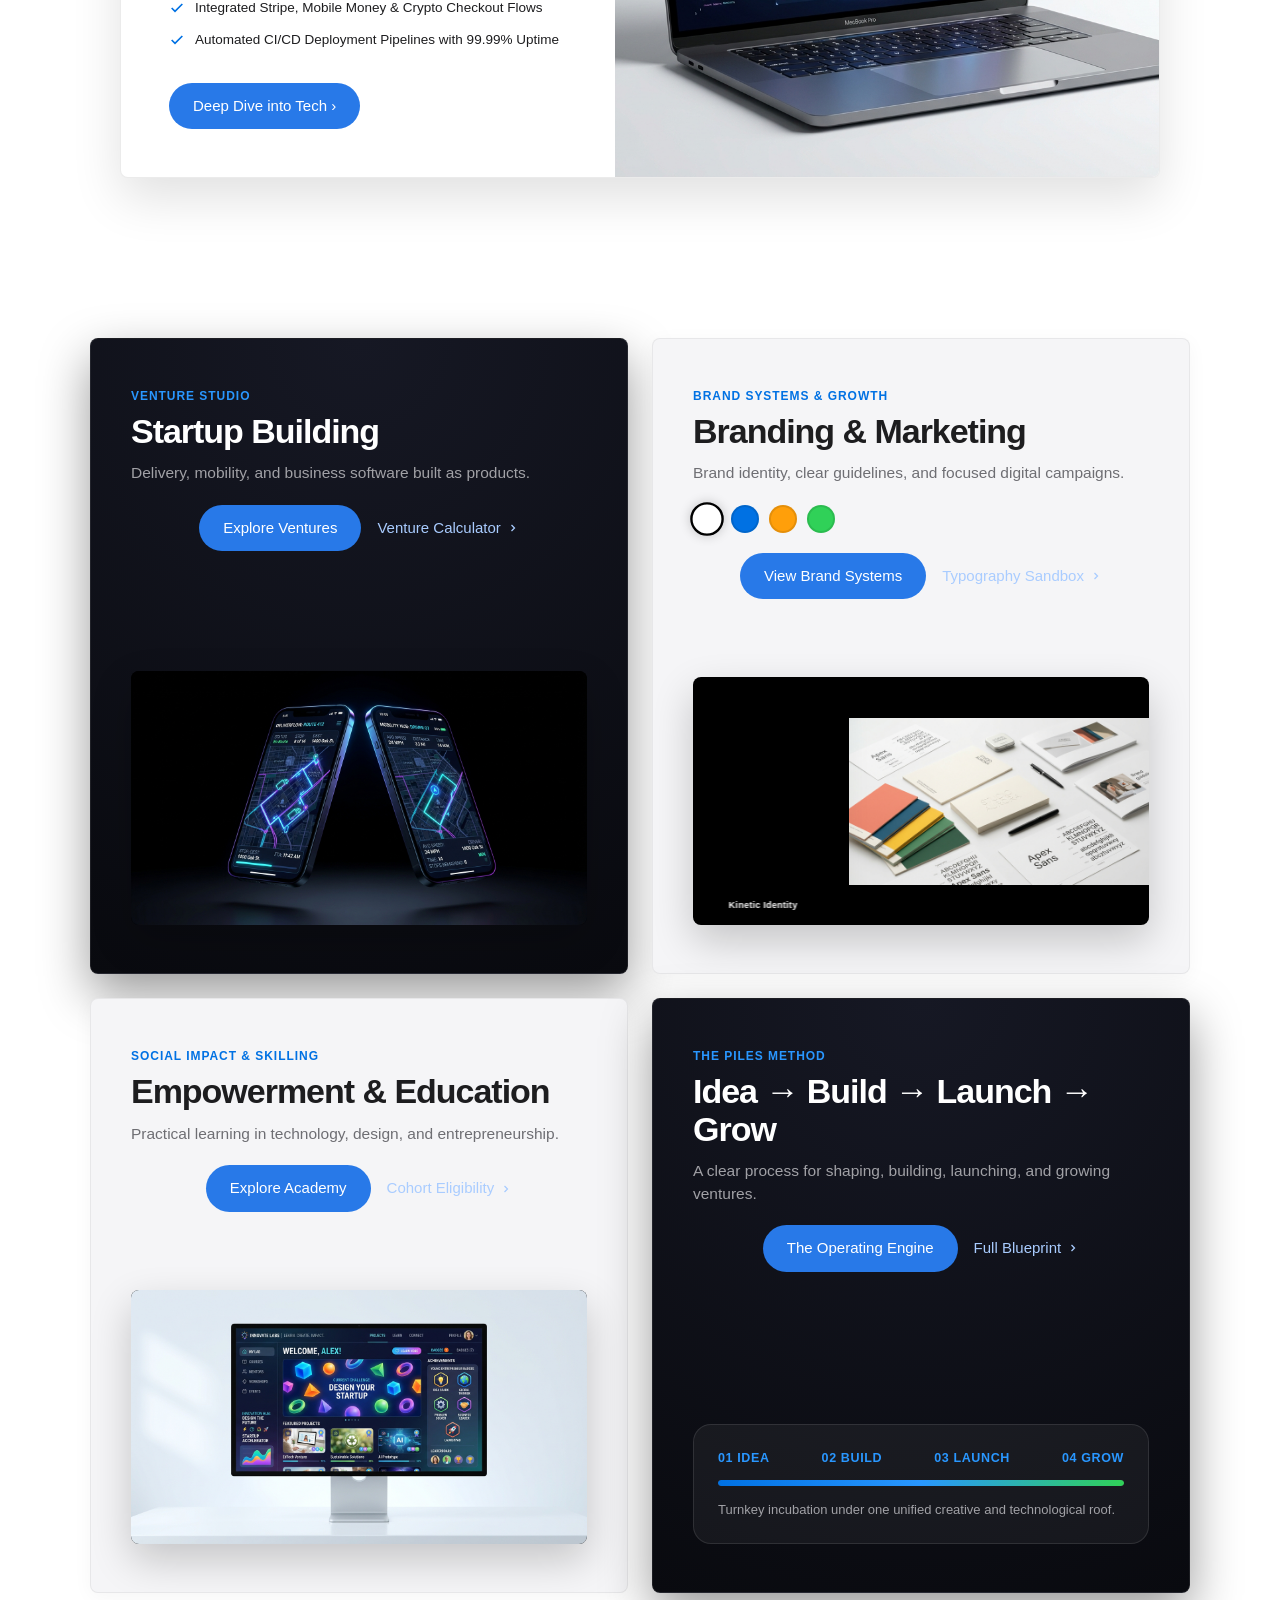
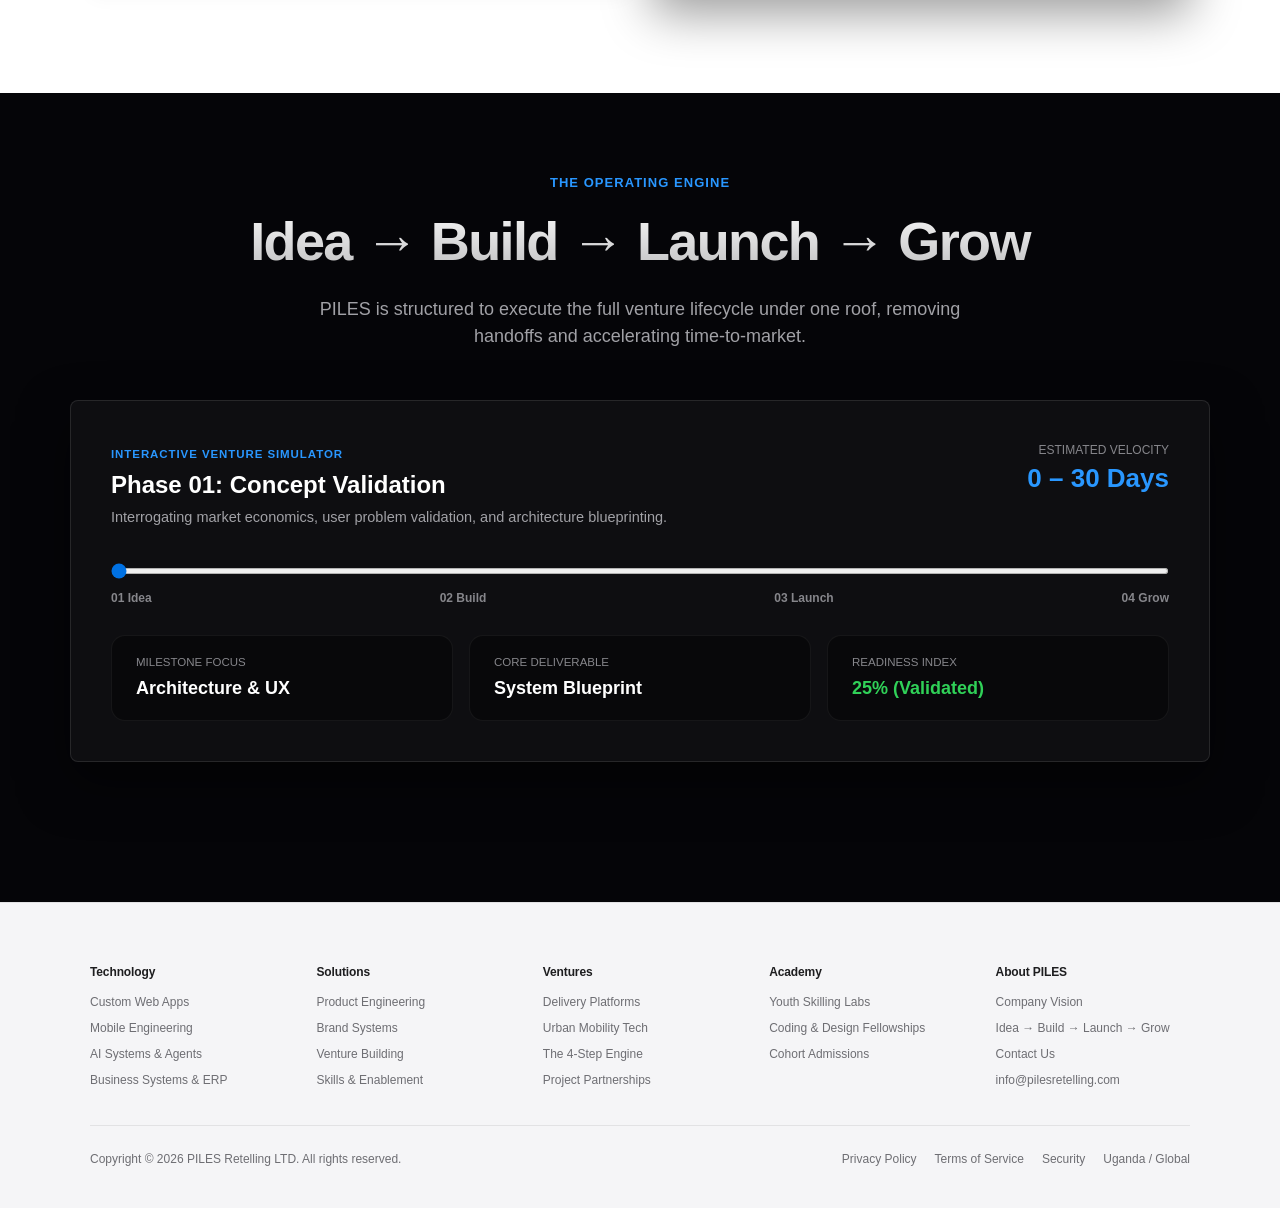
==== commit 75bd46bb: "v2polish" ====
--- a/index.html
+++ b/index.html
@@ -25,7 +25,7 @@
   <link rel="stylesheet" href="styles/pages.css">
   
   <!-- Favicon SVG -->
-  <link rel="icon" type="image/svg+xml" href="data:image/svg+xml,<svg xmlns='http://www.w3.org/2000/svg' viewBox='0 0 100 100'><rect width='100' height='100' rx='22' fill='%23000000'/><path d='M30 25h24a18 18 0 010 36H30V25zm14 11v14h10a7 7 0 000-14H44z' fill='%230071e3'/><path d='M30 63h40v12H30V63z' fill='%23ffffff'/></svg>">
+  <link rel="icon" type="image/png" href="assets/images/logo.png">
 </head>
 <body class="home-page">
 
@@ -54,7 +54,6 @@
         <li><a href="branding.html" class="nav-link">Branding</a></li>
         <li><a href="ventures.html" class="nav-link">Ventures</a></li>
         <li><a href="academy.html" class="nav-link">Academy</a></li>
-        <li><a href="engine.html" class="nav-link">The Engine</a></li>
       </ul>
 
       <div class="nav-actions">
--- a/styles/pages.css
+++ b/styles/pages.css
@@ -231,53 +231,7 @@
 }
 
 /* ==========================================================================
-   1. TECHNOLOGY: API BENCHMARK & ARCHITECTURE TOPOLOGY
-   ========================================================================== */
-.api-benchmark-deck {
-  background: #08090e;
-  color: #ffffff;
-  border-radius: var(--radius-card);
-  border: 1px solid rgba(255, 255, 255, 0.12);
-  padding: 40px;
-  margin-top: 48px;
-  box-shadow: 0 24px 60px rgba(0, 0, 0, 0.6);
-}
-
-.terminal-header {
-  display: flex;
-  justify-content: space-between;
-  align-items: center;
-  padding-bottom: 16px;
-  border-bottom: 1px solid rgba(255, 255, 255, 0.08);
-  margin-bottom: 20px;
-}
-
-.terminal-dots {
-  display: flex;
-  gap: 6px;
-}
-
-.terminal-dot {
-  width: 10px;
-  height: 10px;
-  border-radius: 50%;
-}
-
-.terminal-code-box {
-  background: #000000;
-  border-radius: 12px;
-  padding: 22px;
-  font-family: var(--font-mono);
-  font-size: 13.5px;
-  color: #30d158;
-  line-height: 1.65;
-  min-height: 170px;
-  overflow-x: auto;
-  border: 1px solid rgba(255, 255, 255, 0.06);
-}
-
-/* ==========================================================================
-   2. PILES SOUNDS: STUDIO 8-STEP BEAT SEQUENCER
+   1. PILES SOUNDS: STUDIO 8-STEP BEAT SEQUENCER
    ========================================================================== */
 .beat-sequencer-deck {
   background: rgba(14, 16, 24, 0.95);
@@ -516,7 +470,7 @@
     padding: 26px 22px;
   }
 
-  .drum-sequencer-deck, .api-benchmark-deck, .venture-calc-deck, .academy-eval-deck, .contact-card-box, .hq-info-panel {
+  .drum-sequencer-deck, .venture-calc-deck, .academy-eval-deck, .contact-card-box, .hq-info-panel {
     padding: 32px 20px;
     border-radius: 20px;
   }
